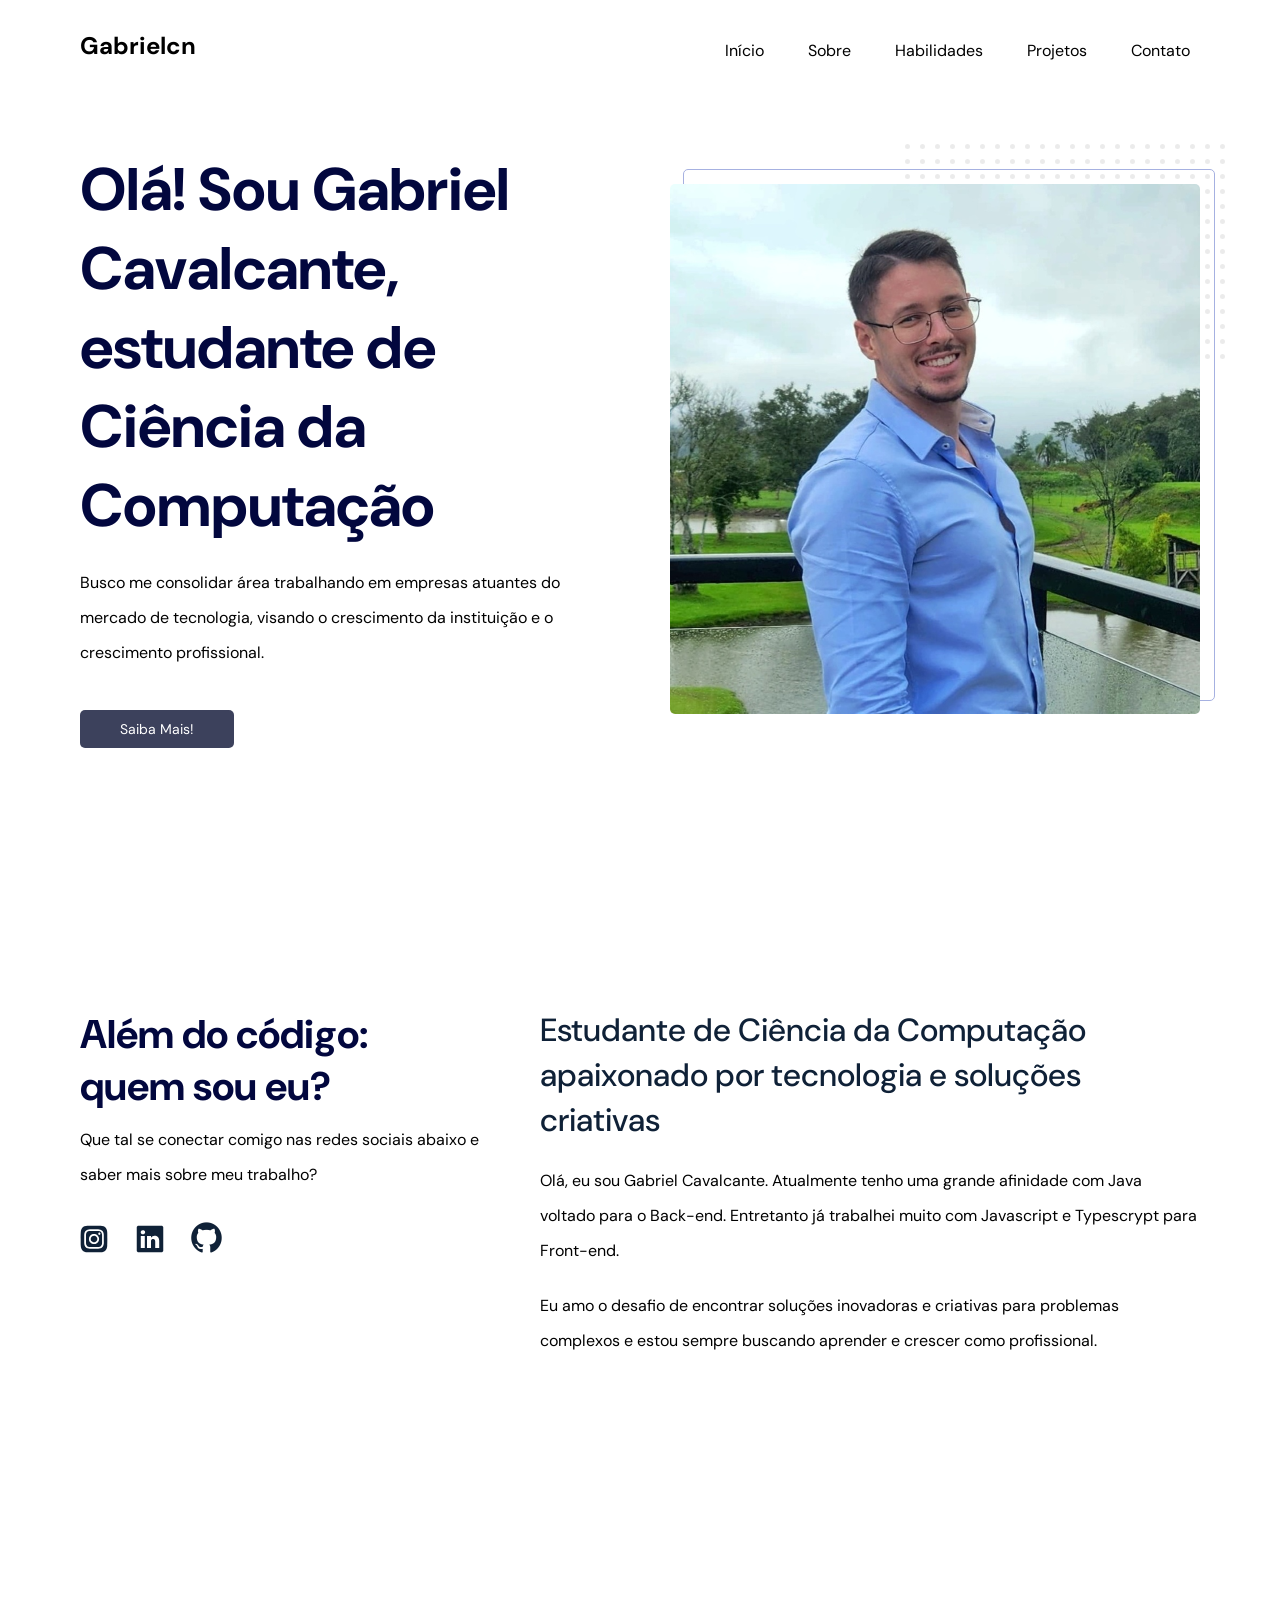
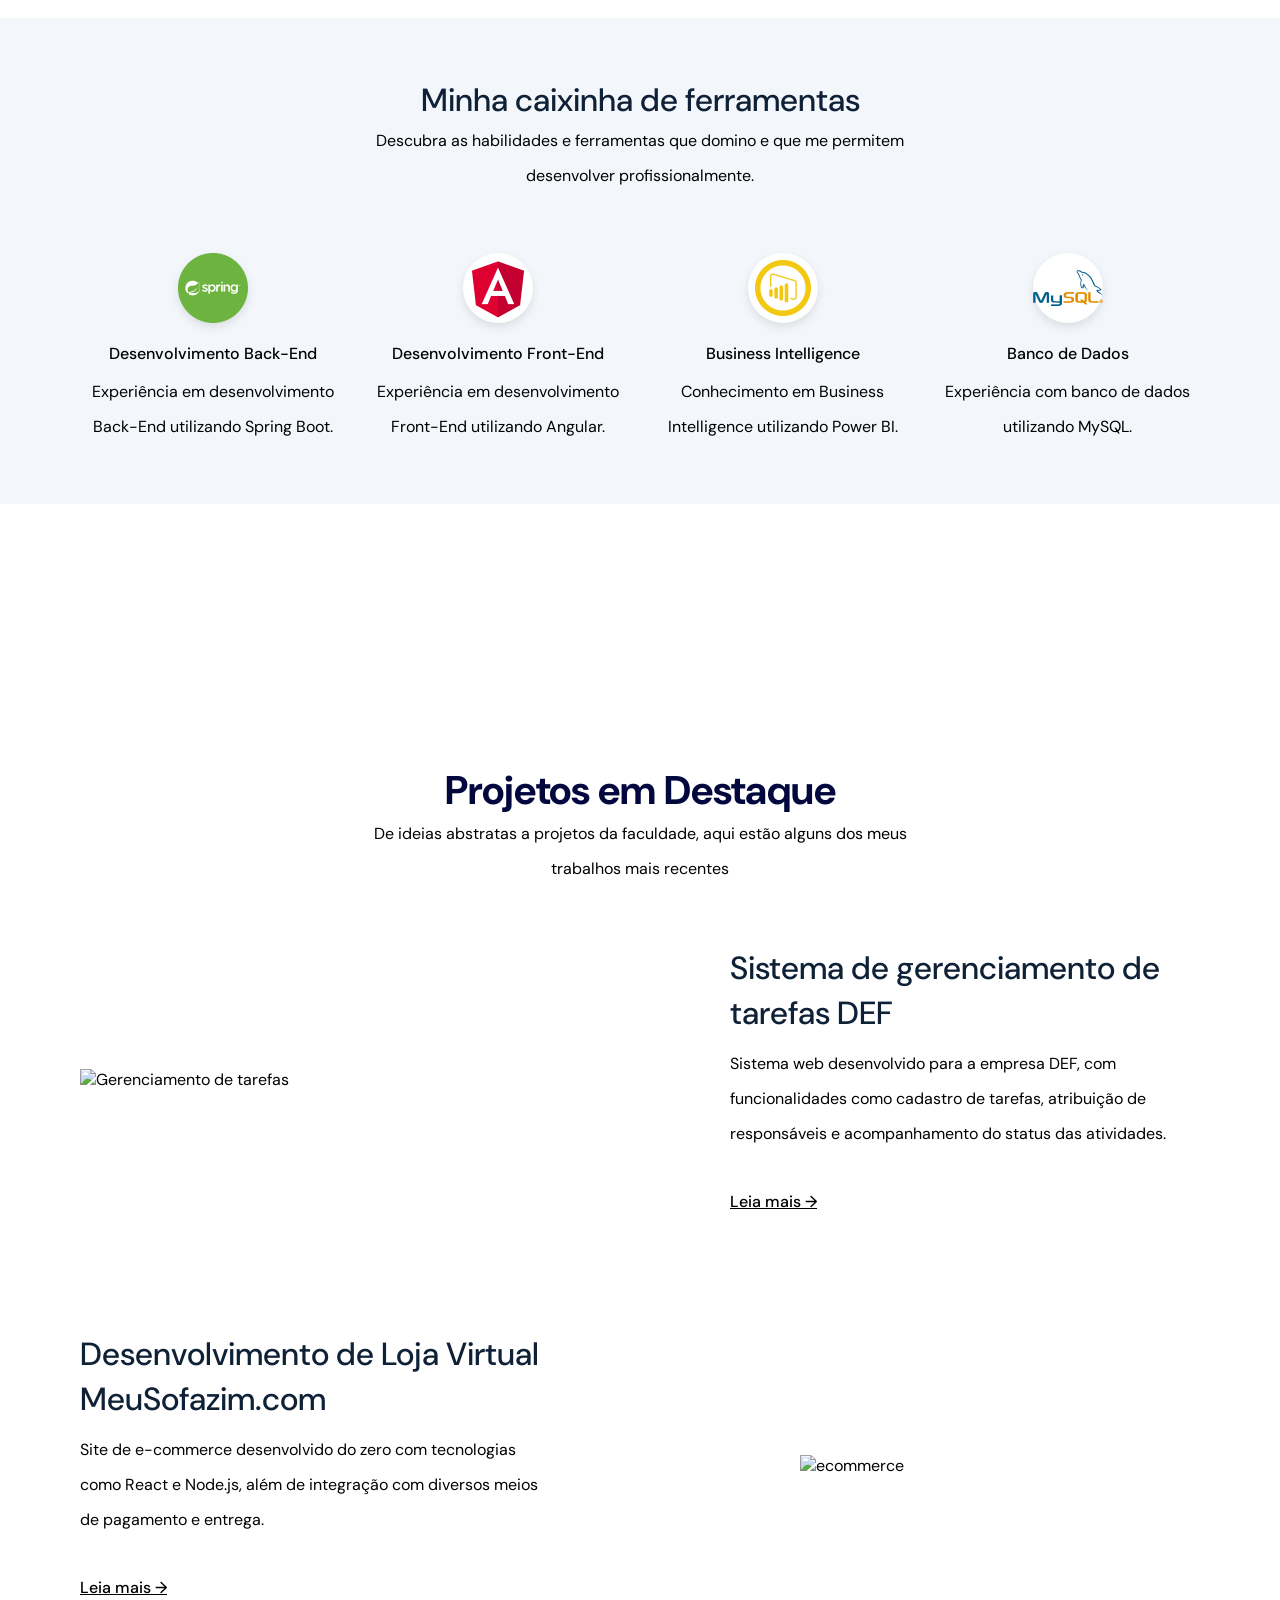
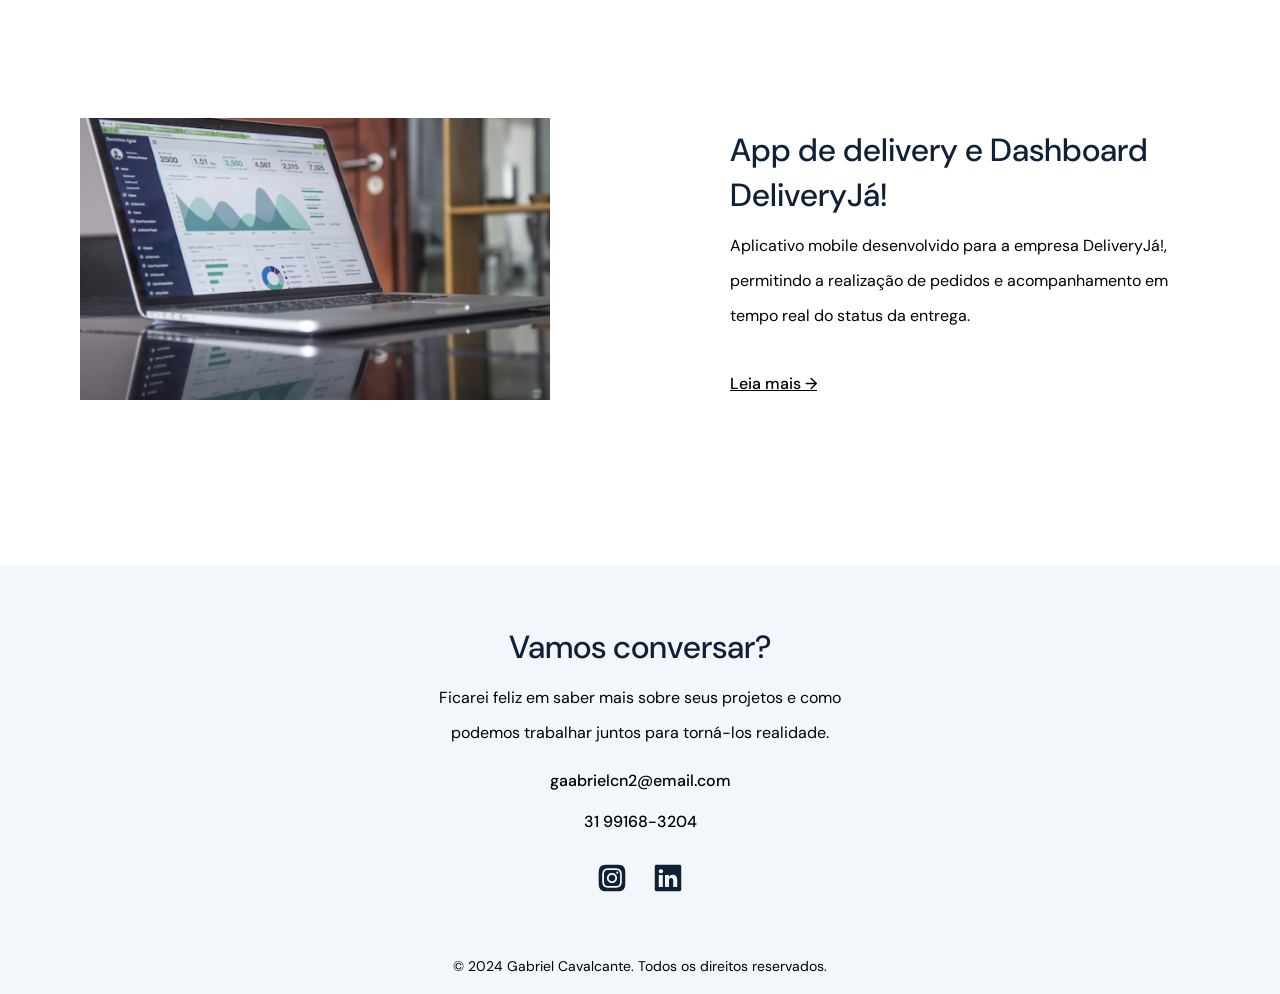
==== index.html @ 21887a0f "first commit" ====
<!DOCTYPE html>
<html lang="pt-BR">
  <head>
    <!-- Meta tags -->
    <meta charset="UTF-8" />
    <meta http-equiv="X-UA-Compatible" content="IE=edge" />
    <meta name="viewport" content="width=device-width, initial-scale=1.0" />
    <!-- title -->
    <title>GabrielCN Portifólio</title>
    <!-- CSS -->
    <link rel="stylesheet" href="css/extends.css" />
    <!-- Fonts -->
    <link rel="preconnect" href="https://fonts.googleapis.com" />
    <link rel="preconnect" href="https://fonts.gstatic.com" crossorigin />
    <link
      href="https://fonts.googleapis.com/css2?family=DM+Sans:wght@400;500;700&display=swap"
      rel="stylesheet"
    />
  </head>
  <body>
    <!-- navbar -->
    <nav class="navbar">
      <div class="navbar__content max-width mb-0">
        <a >
          <h2> Gabrielcn</h2>
        </a>
        <ul class="navbar__links">
          <li><a href="#header">Início</a></li>
          <li><a href="#about">Sobre</a></li>
          <li><a href="#skills">Habilidades</a></li>
          <li><a href="#projects">Projetos</a></li>
          <li><a href="#footer">Contato</a></li>
        </ul>
        <div class="navbar__mobile">
          <img src="assets/menu.svg" alt="menu" class="burguer" />
          <ul class="mobile__links">
            <li><a href="#header">Início</a></li>
            <li><a href="#about">Sobre</a></li>
            <li><a href="#skills">Habilidades</a></li>
            <li><a href="#projects">Projetos</a></li>
            <li><a href="#footer">Contato</a></li>
          </ul>
        </div>
      </div>
    </nav>

    <!-- header -->
    <header id="header" class="max-width">
      <div class="header__left">
        <h1>Olá! Sou Gabriel Cavalcante, estudante de Ciência da Computação </h1>
        <p>
          Busco me consolidar área  trabalhando em empresas atuantes do mercado de tecnologia, visando o crescimento da instituição 
           e o crescimento profissional.
        </p>
        <a href="#about" class="btn btn-primary">Saiba Mais!</a>
      </div>
      <div class="header__right">
        <div class="header__image">
          <img src="assets/gabrielcn.png" alt="Gabriel Cavalcante" class="gabriel" />
          <img src="assets/abstract.svg" alt="background" class="background" />
        </div>
      </div>
    </header>

    <!-- Sobre -->
    <section id="about" class="about max-width">
      <div class="about__left">
        <h2 class="secondary-title">Além do código: quem sou eu?</h2>
        <p>
          Que tal se conectar comigo nas redes sociais abaixo e saber mais sobre
          meu trabalho?
        </p>
        <ul>
          <li>
            <a href="https://www.instagram.com/gaabrielcn/" target="_blank">
              <img src="assets/instagram.svg" alt="Instagram" />
            </a>
          </li>
          <li>
            <a href="https://www.linkedin.com/in/gabriel-cavalcante-05742b240/" target="_blank">
              <img src="assets/linkedin.svg" alt="Linkedin" /></a>
          </li>
          <li>
            <a href="https://github.com/gaabrielcn" target="_blank">
              <img src="assets/github.png" alt="Facebook" /></a>
          </li>
        </ul>
      </div>
      <div class="about__right">
        <h3 class="tertiary-title mb-m">
          Estudante de Ciência da Computação apaixonado por tecnologia e soluções criativas
        </h3>
        <p>
          Olá, eu sou Gabriel Cavalcante. Atualmente tenho uma grande afinidade com Java voltado para o Back-end. Entretanto
          já trabalhei muito com Javascript e Typescrypt para Front-end. 
        </p>
        <p>
          Eu amo o desafio de encontrar soluções inovadoras e criativas para
          problemas complexos e estou sempre buscando aprender e crescer como
          profissional.
        </p>
      </div>
    </section>

    <!-- habilidades -->
    <section id="skills" class="skills">
      <div class="skills__content max-width">
        <h2 class="tertiary-title">Minha caixinha de ferramentas</h2>
        <p class="description">
          Descubra as habilidades e ferramentas que domino e que me permitem
          desenvolver profissionalmente.
        </p>
        <ul>
          <li class="skills__item">
            <div class="image-container">
              <img src="assets/spring0.png" alt="Desenvolvimento Back-End" />
            </div>
            <h3>Desenvolvimento Back-End</h3>
            <p>
              Experiência em desenvolvimento Back-End utilizando Spring Boot.
            </p>
          </li>
          <li class="skills__item">
            <div class="image-container">
              <img src="assets/angular0.png" alt="Angular" />
            </div>
            <h3>Desenvolvimento Front-End</h3>
            <p>
              Experiência em desenvolvimento Front-End utilizando Angular.
            </p>
          </li>
          <li class="skills__item">
            <div class="image-container">
              <img src="assets/powerbi.png" alt="Power BI" />
            </div>
            <h3>Business Intelligence</h3>
            <p>
              Conhecimento em Business Intelligence utilizando Power BI.
            </p>
          </li>
          <li class="skills__item">
            <div class="image-container">
              <img src="assets/Mysql.png" alt="Mysql" />
            </div>
            <h3>Banco de Dados</h3>
            <p>
              Experiência com banco de dados utilizando MySQL.
            </p>
          </li>
        </ul>
      </div>
    </section>

    <!-- Projetos -->
    <section id="projects" class="projects max-width">
      <div class="projects__content">
        <h2 class="secondary-title">Projetos em Destaque</h2>
        <p>
          De ideias abstratas a projetos da faculdade, aqui estão alguns dos
          meus trabalhos mais recentes
        </p>
      </div>
      <ul>
        <li>
          <div class="image">
            <img src="assets/task-manager.png" alt="Gerenciamento de tarefas" />
          </div>
          <div class="projects__info">
            <h3 class="tertiary-title">
              Sistema de gerenciamento de tarefas DEF
            </h3>
            <p>
              Sistema web desenvolvido para a empresa DEF, com funcionalidades
              como cadastro de tarefas, atribuição de responsáveis e
              acompanhamento do status das atividades.
            </p>
            <a href="#">Leia mais &rarr;</a>
          </div>
        </li>
        <li class="projects__reversed-list">
          <div class="image">
            <img src="assets/ecommerce.png" alt="ecommerce" />
          </div>
          <div class="projects__info">
            <h3 class="tertiary-title">
              Desenvolvimento de Loja Virtual MeuSofazim.com
            </h3>
            <p>
              Site de e-commerce desenvolvido do zero com tecnologias como React
              e Node.js, além de integração com diversos meios de pagamento e
              entrega.
            </p>
            <a href="#">Leia mais &rarr;</a>
          </div>
        </li>
        <li>
          <div class="image">
            <img src="assets/delivery.png" alt="delivery" />
          </div>
          <div class="projects__info">
            <h3 class="tertiary-title">
              App de delivery e Dashboard DeliveryJá!
            </h3>
            <p>
              Aplicativo mobile desenvolvido para a empresa DeliveryJá!,
              permitindo a realização de pedidos e acompanhamento em tempo real
              do status da entrega.
            </p>
            <a href="#">Leia mais &rarr;</a>
          </div>
        </li>
      </ul>
    </section>

    <!-- Footer -->
    <footer id="footer">
      <div class="footer__content max-width mb-0">
        <h2 class="tertiary-title mb-s">Vamos conversar?</h2>
        <p class="mb-m">
          Ficarei feliz em saber mais sobre seus projetos e como podemos
          trabalhar juntos para torná-los realidade.
        </p>
        <div class="footer__contact mb-m">
          <span class="mb-m">gaabrielcn2@email.com</span>
          <span>31 99168-3204</span>
        </div>
        <ul class="mb-l">
          <li>
            <a href="https://www.instagram.com/gaabrielcn/" target="_blank">
              <img src="assets/instagram.svg" alt="Instagram" /></a>
          </li>
          <li>
            <a href="https://www.linkedin.com/in/gabriel-cavalcante-05742b240/" target="_blank">
              <img src="assets/linkedin.svg" alt="Linkedin" /></a>
          </li>
        </ul>
        <p class="footer__copyright">
          © 2024 Gabriel Cavalcante. Todos os direitos reservados.
        </p>
      </div>
    </footer>
    <!-- script -->
    <script src="scripts/index.js"></script>
  </body>
</html>
---- css/extends.css ----
@import './variables.css';
@import './globals.css';

@import './components/navbar.css';
@import './components/header.css';
@import './components/about.css';
@import './components/skills.css';
@import './components/projects.css';
@import './components/footer.css';
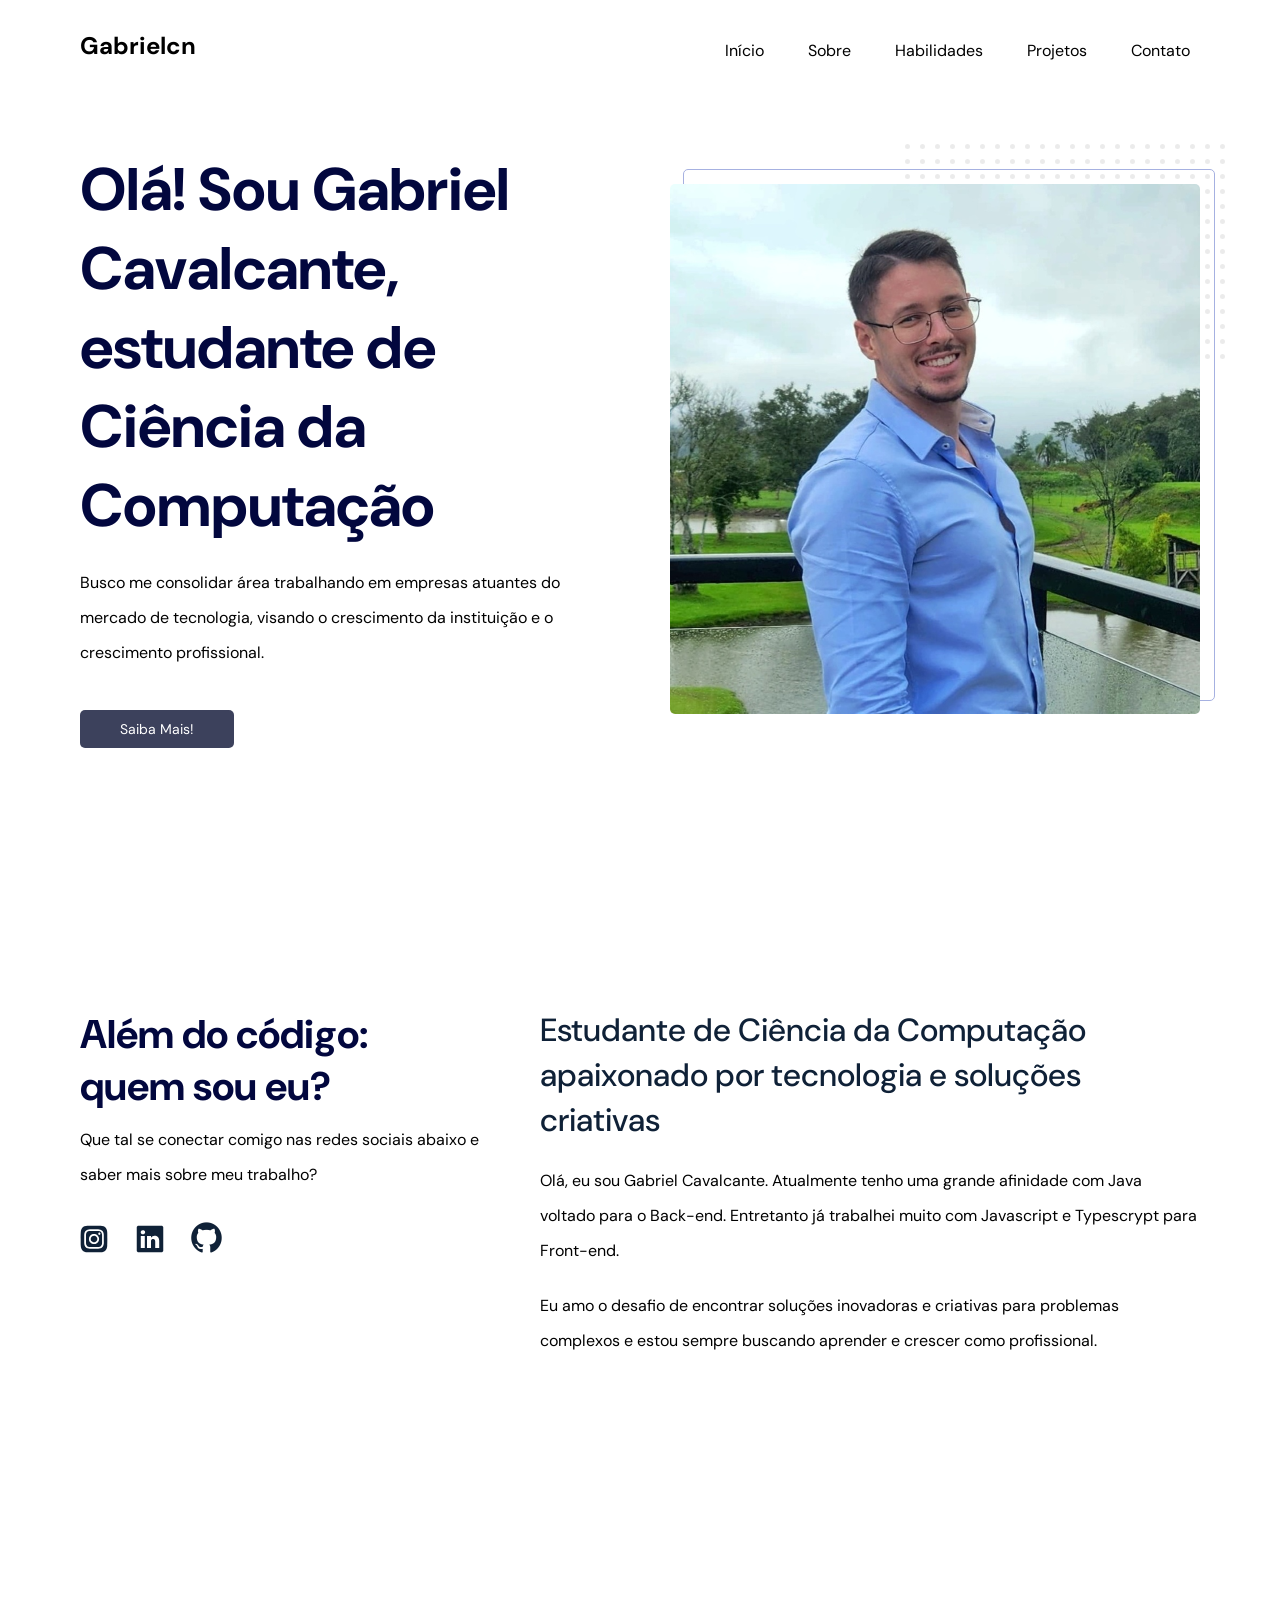
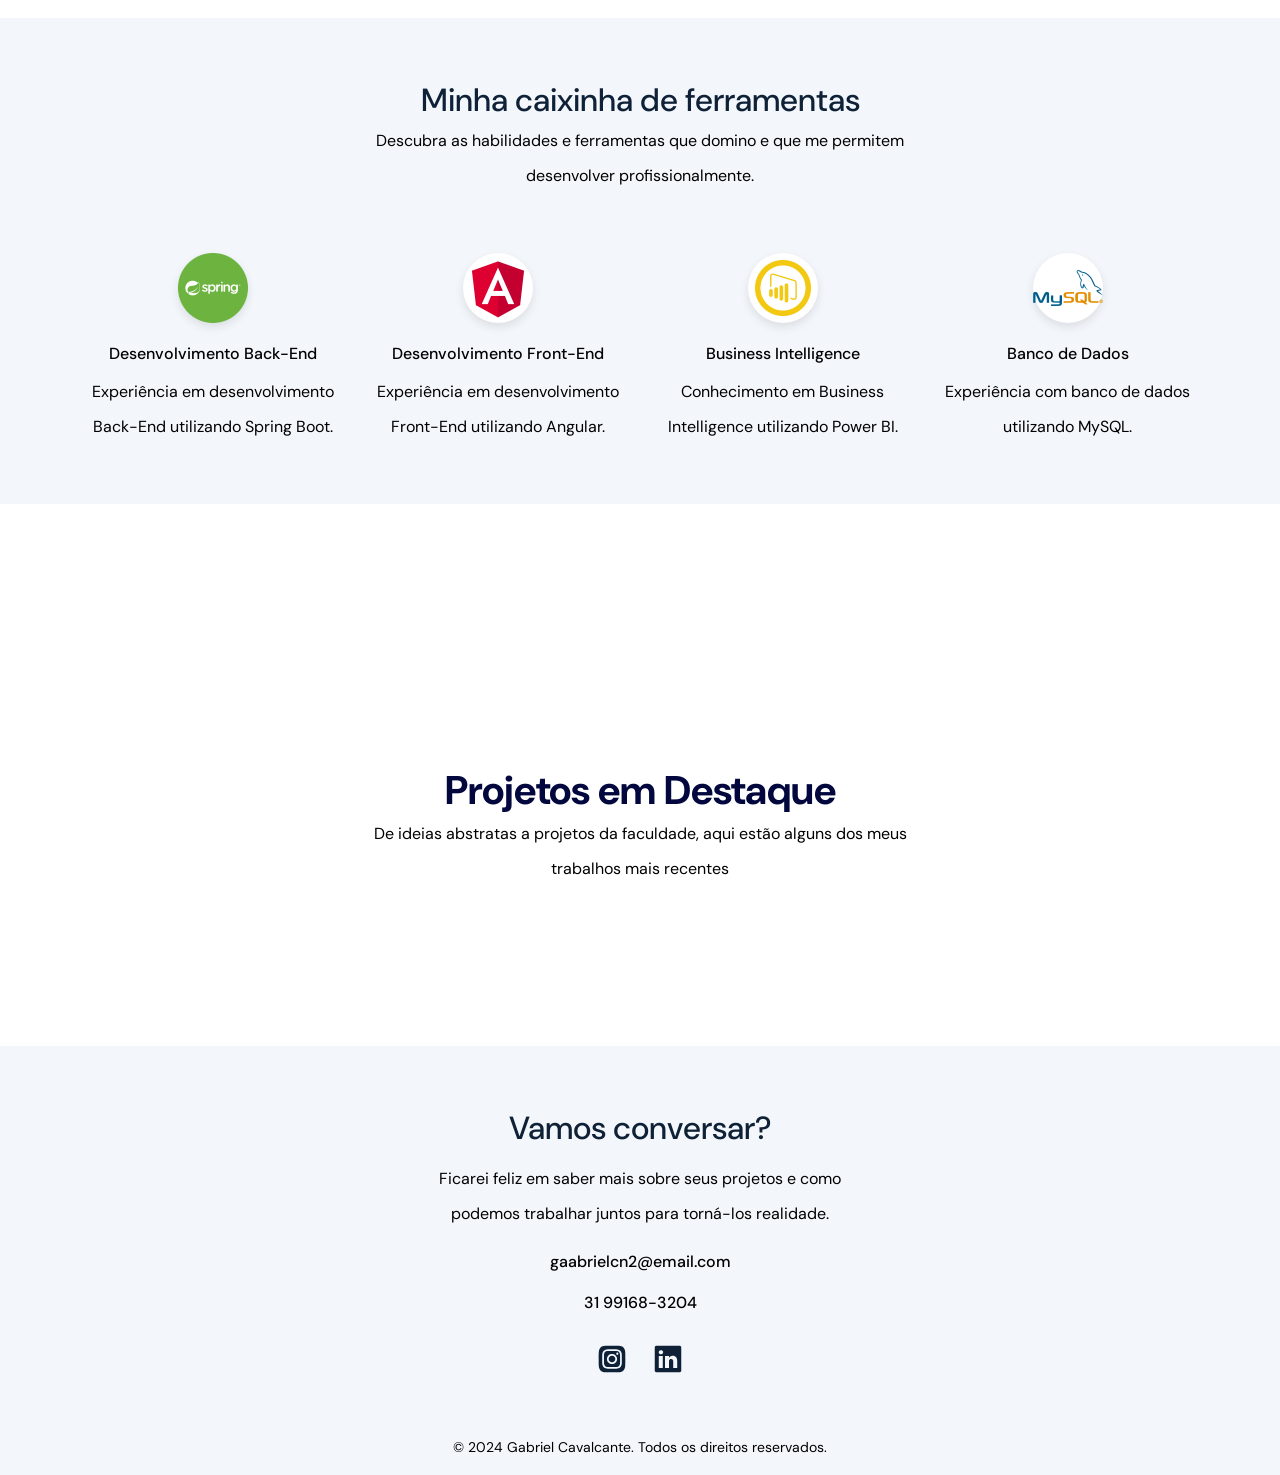
==== commit 814234f1: "atualizando index" ====
--- a/index.html
+++ b/index.html
@@ -160,7 +160,7 @@
           meus trabalhos mais recentes
         </p>
       </div>
-      <ul>
+      <!-- <ul>
         <li>
           <div class="image">
             <img src="assets/task-manager.png" alt="Gerenciamento de tarefas" />
@@ -209,7 +209,7 @@
             <a href="#">Leia mais &rarr;</a>
           </div>
         </li>
-      </ul>
+      </ul> -->
     </section>
 
     <!-- Footer -->
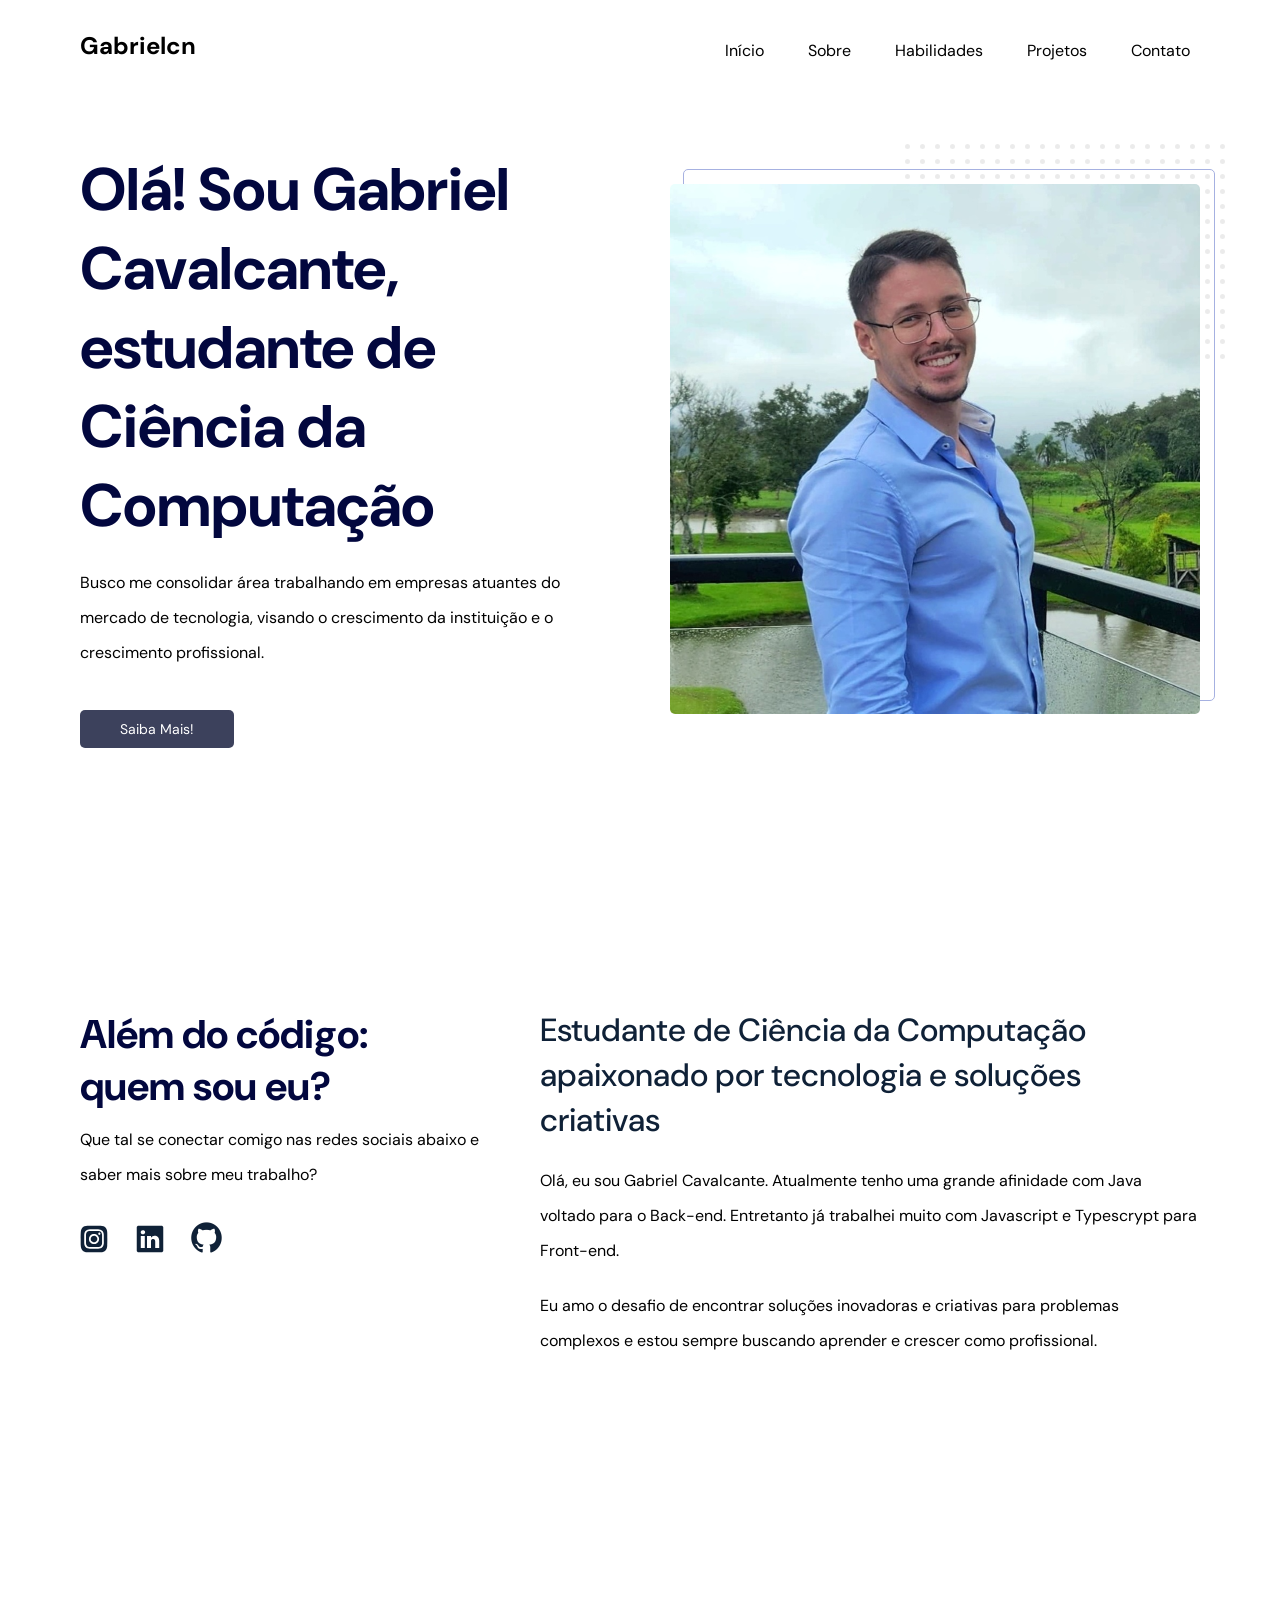
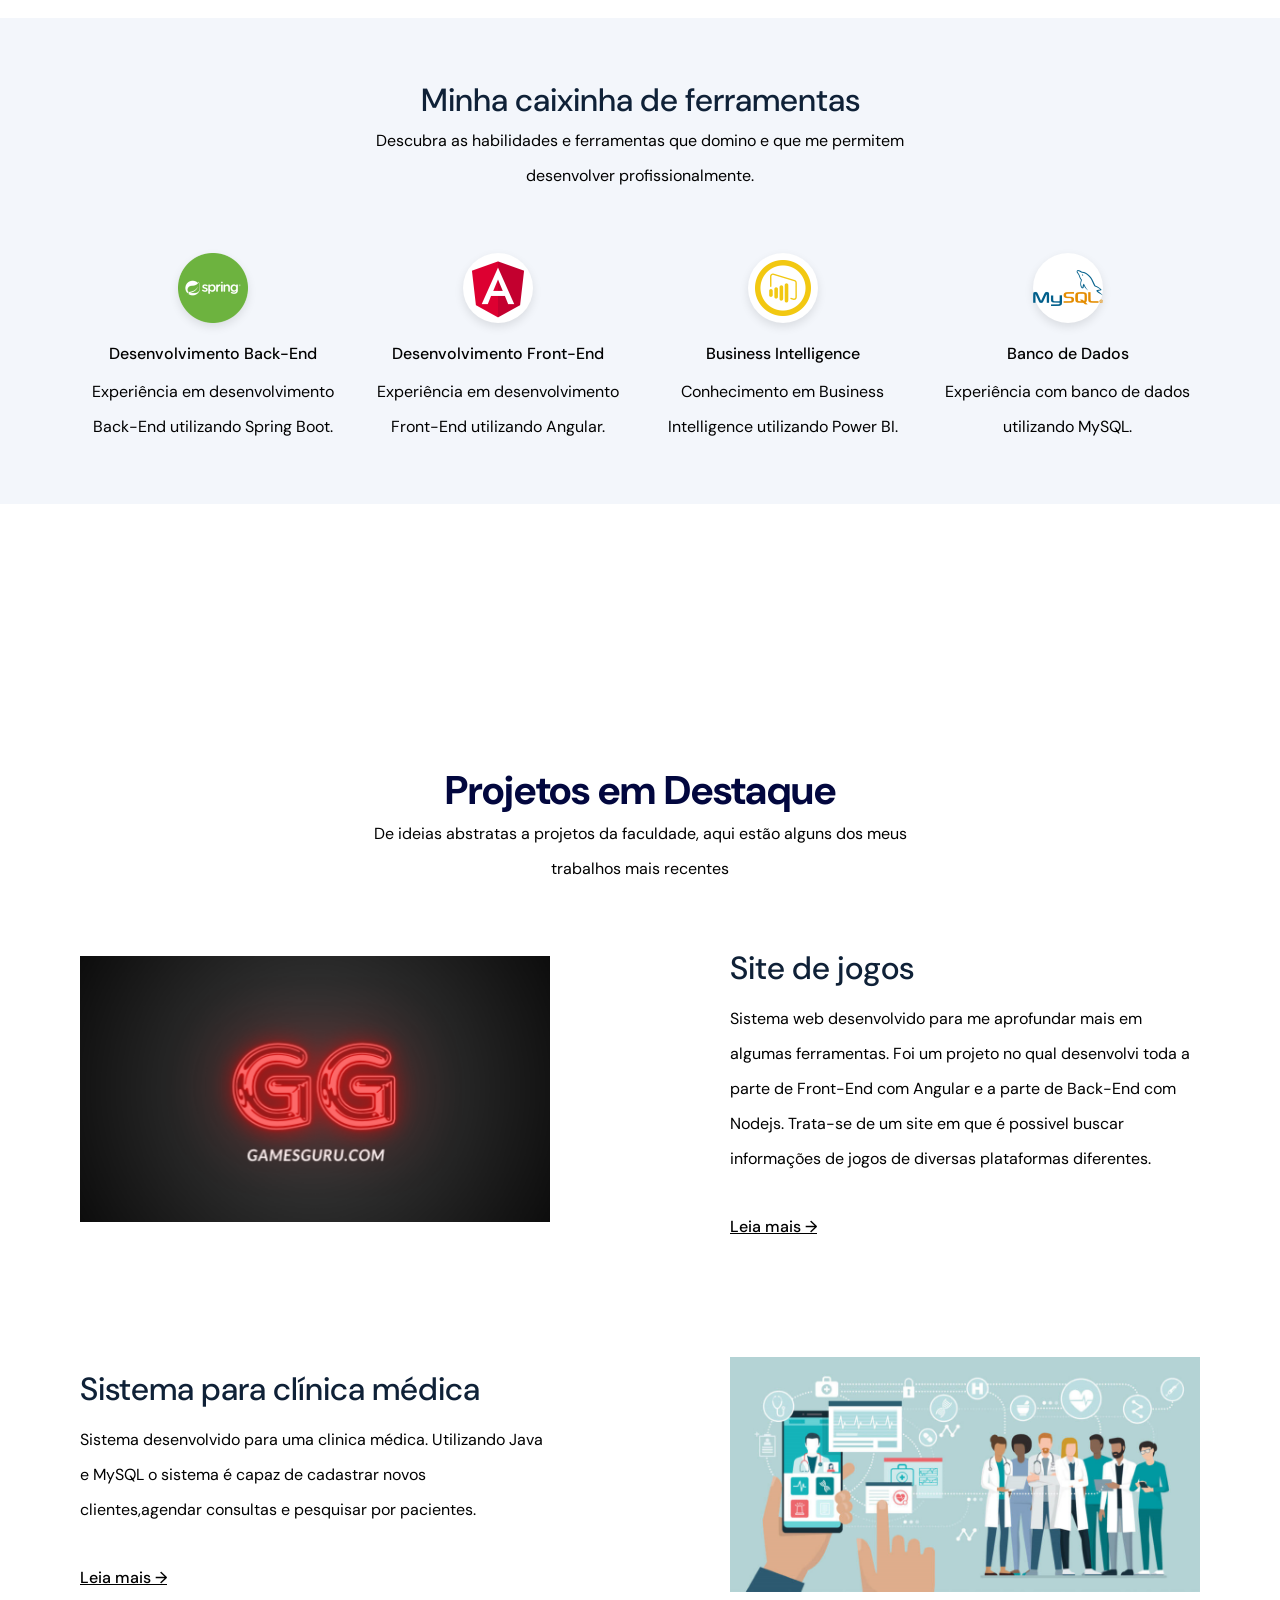
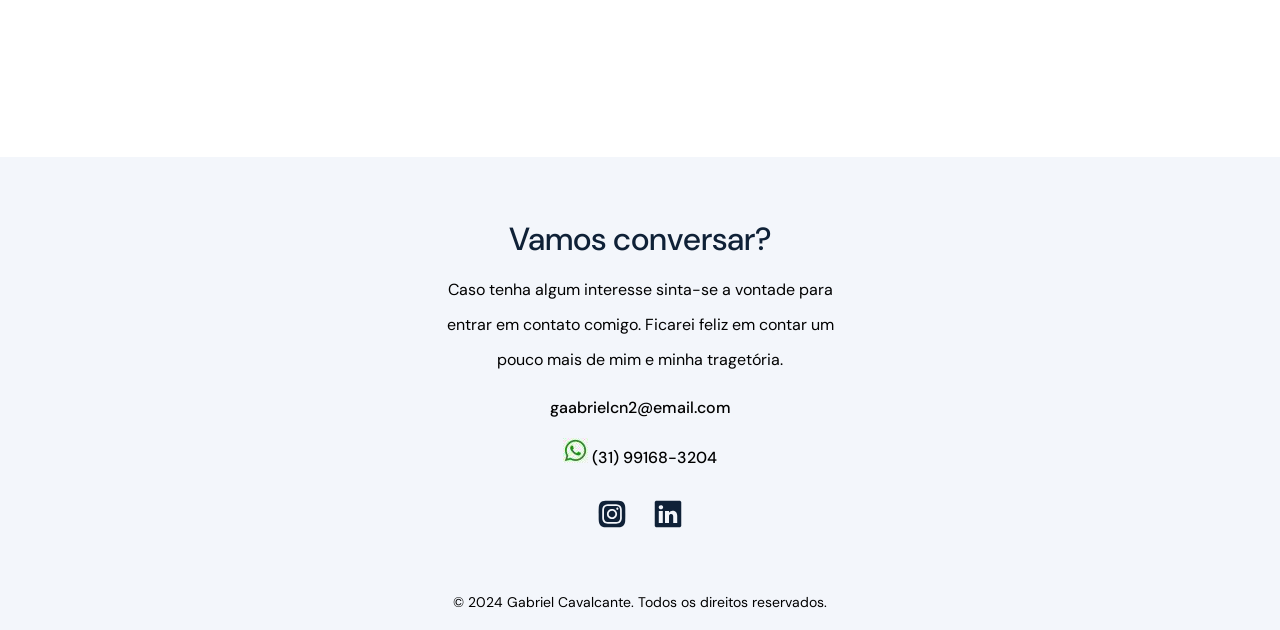
==== commit 74b31aef: "subindo projetos" ====
--- a/index.html
+++ b/index.html
@@ -160,40 +160,39 @@
           meus trabalhos mais recentes
         </p>
       </div>
-      <!-- <ul>
+      <ul>
         <li>
           <div class="image">
-            <img src="assets/task-manager.png" alt="Gerenciamento de tarefas" />
+            <img src="assets/logo_gamesguru1.PNG" alt="Games Guru" />
           </div>
           <div class="projects__info">
             <h3 class="tertiary-title">
-              Sistema de gerenciamento de tarefas DEF
+              Site de jogos
             </h3>
             <p>
-              Sistema web desenvolvido para a empresa DEF, com funcionalidades
-              como cadastro de tarefas, atribuição de responsáveis e
-              acompanhamento do status das atividades.
-            </p>
-            <a href="#">Leia mais &rarr;</a>
+              Sistema web desenvolvido para me aprofundar mais em algumas ferramentas. Foi um projeto
+              no qual desenvolvi toda a parte de Front-End com Angular e a parte de Back-End com Nodejs. Trata-se de um site em que
+              é possivel buscar informações de jogos de diversas plataformas diferentes. 
+            </p>
+            <a href="https://github.com/gaabrielcn/games-guru"  target="_blank">Leia mais &rarr;</a>
           </div>
         </li>
         <li class="projects__reversed-list">
           <div class="image">
-            <img src="assets/ecommerce.png" alt="ecommerce" />
+            <img src="assets/clinica-medica.png" alt="ecommerce" />
           </div>
           <div class="projects__info">
             <h3 class="tertiary-title">
-              Desenvolvimento de Loja Virtual MeuSofazim.com
+              Sistema para clínica médica
             </h3>
             <p>
-              Site de e-commerce desenvolvido do zero com tecnologias como React
-              e Node.js, além de integração com diversos meios de pagamento e
-              entrega.
-            </p>
-            <a href="#">Leia mais &rarr;</a>
+              Sistema desenvolvido para uma clinica médica. Utilizando Java e MySQL 
+              o sistema é capaz de cadastrar novos clientes,agendar consultas e pesquisar por pacientes.
+            </p>
+            <a href="https://github.com/gaabrielcn/formulario" target="_blank">Leia mais &rarr;</a>
           </div>
         </li>
-        <li>
+        <!-- <li>
           <div class="image">
             <img src="assets/delivery.png" alt="delivery" />
           </div>
@@ -208,8 +207,8 @@
             </p>
             <a href="#">Leia mais &rarr;</a>
           </div>
-        </li>
-      </ul> -->
+        </li> -->
+      </ul>
     </section>
 
     <!-- Footer -->
@@ -217,13 +216,18 @@
       <div class="footer__content max-width mb-0">
         <h2 class="tertiary-title mb-s">Vamos conversar?</h2>
         <p class="mb-m">
-          Ficarei feliz em saber mais sobre seus projetos e como podemos
-          trabalhar juntos para torná-los realidade.
+          Caso tenha algum interesse sinta-se a vontade para entrar em contato comigo. Ficarei feliz em contar
+          um pouco mais de mim e minha tragetória.
         </p>
         <div class="footer__contact mb-m">
-          <span class="mb-m">gaabrielcn2@email.com</span>
-          <span>31 99168-3204</span>
+          <span class="mb-m">
+            <a href="mailto:gaabrielcn2@email.com" target="_blank"> gaabrielcn2@email.com</a>
+          </span>
+          <span>
+            <a href="https://wa.me/5531991683204" target="_blank"> <img src="assets/wpp0.jpg" alt ="Whatsapp"> (31) 99168-3204</a>
+          </span>
         </div>
+        
         <ul class="mb-l">
           <li>
             <a href="https://www.instagram.com/gaabrielcn/" target="_blank">
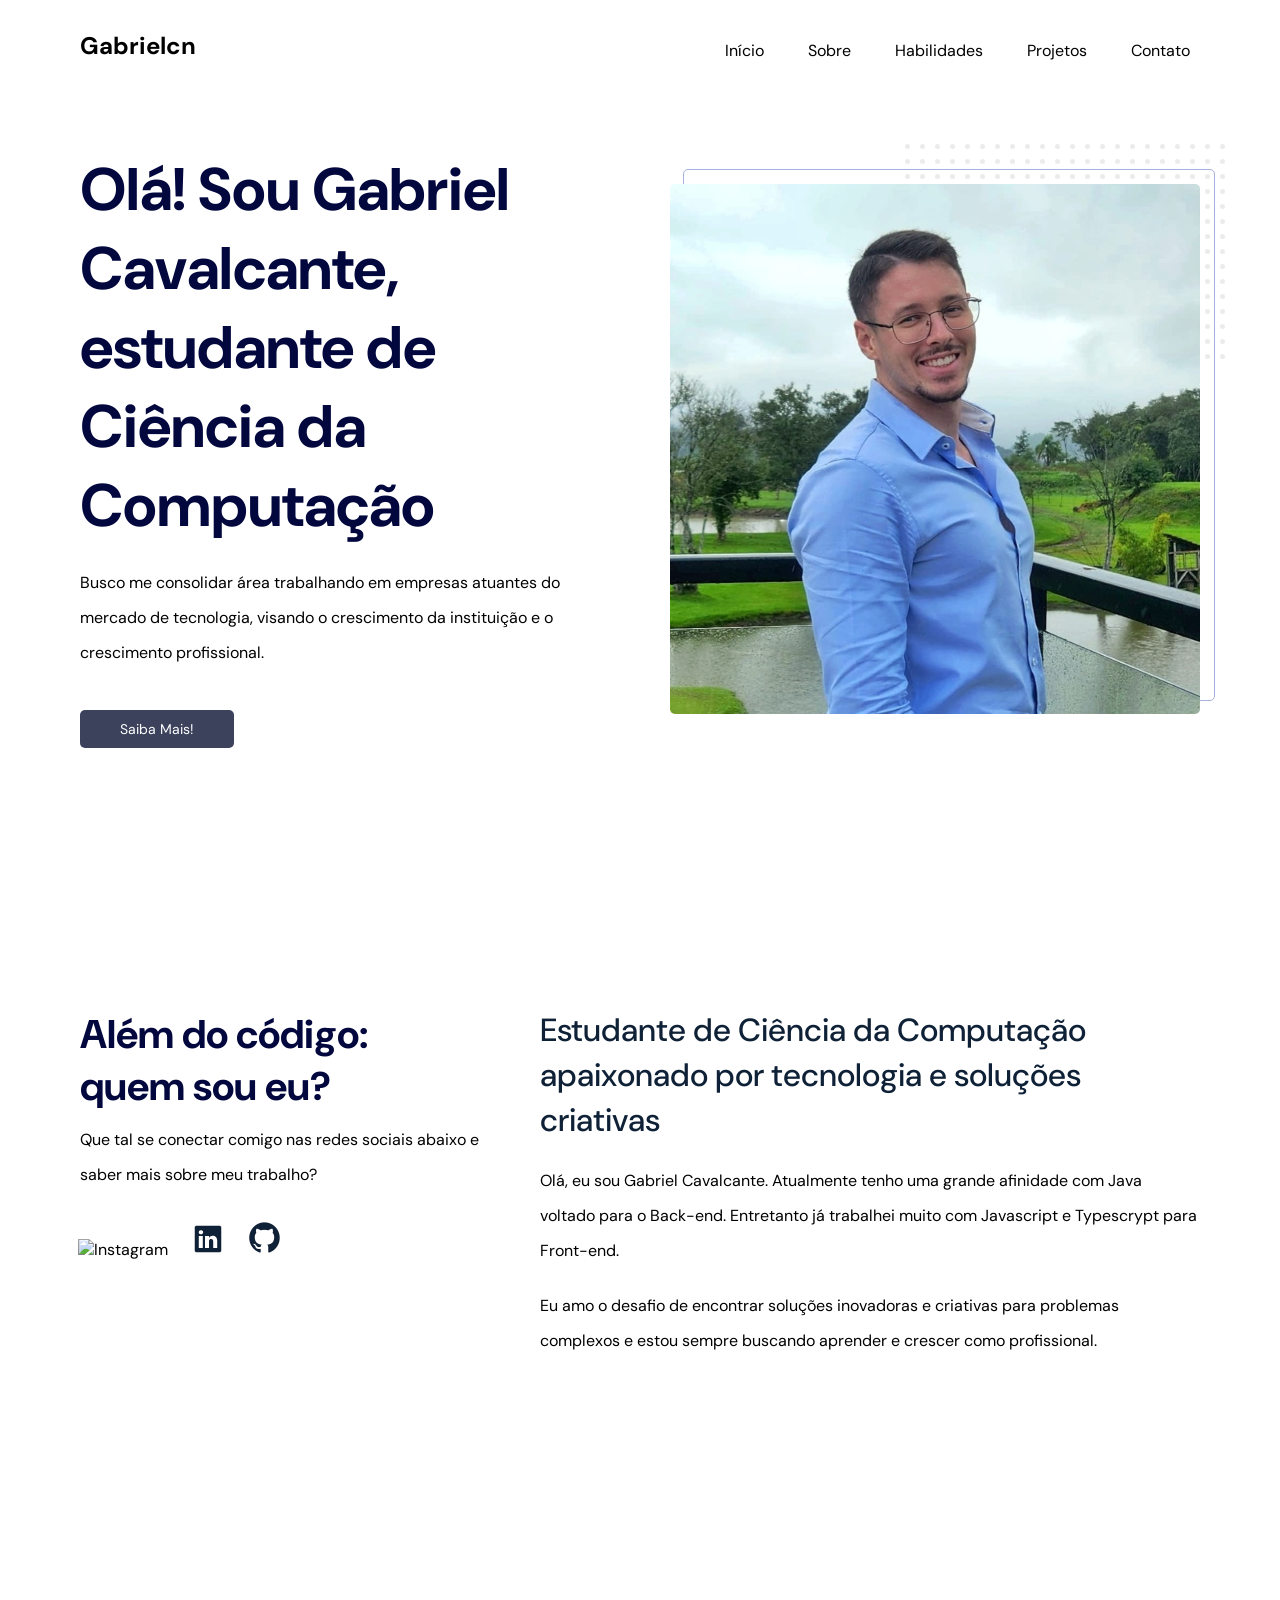
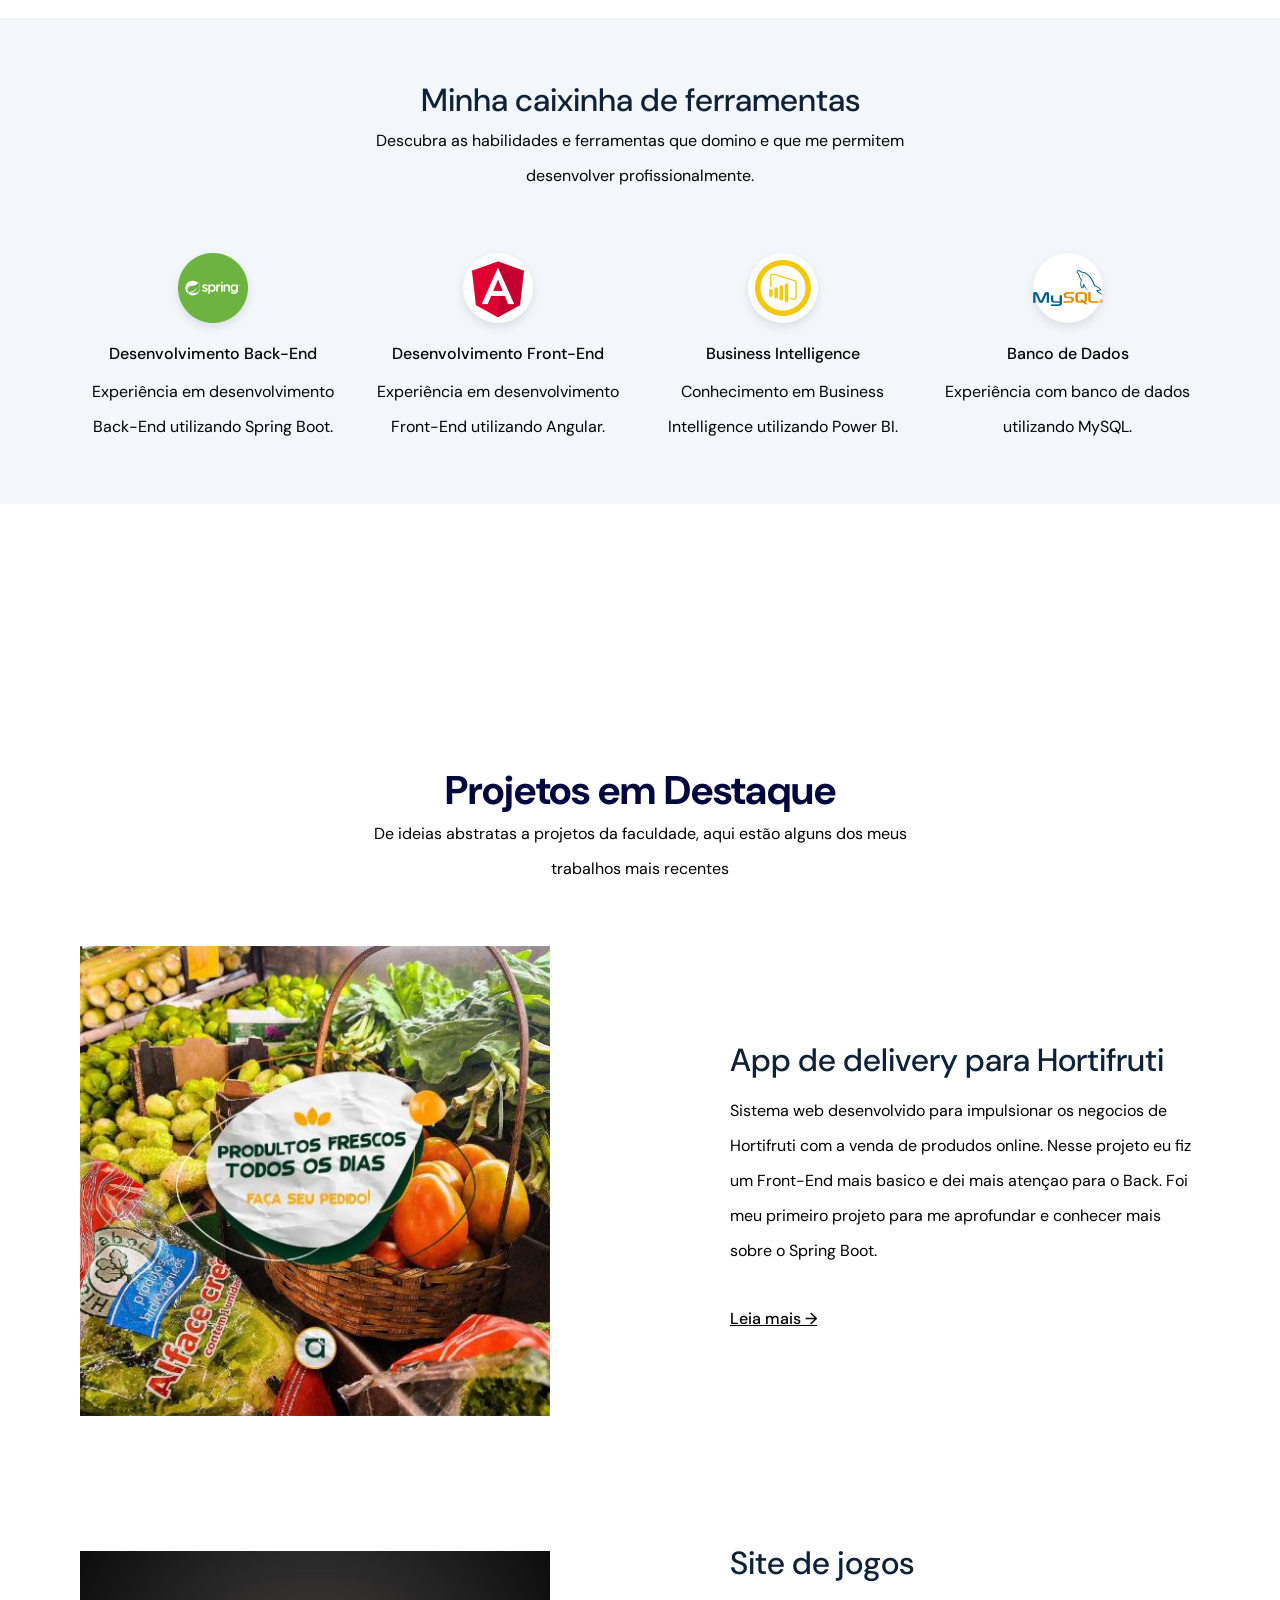
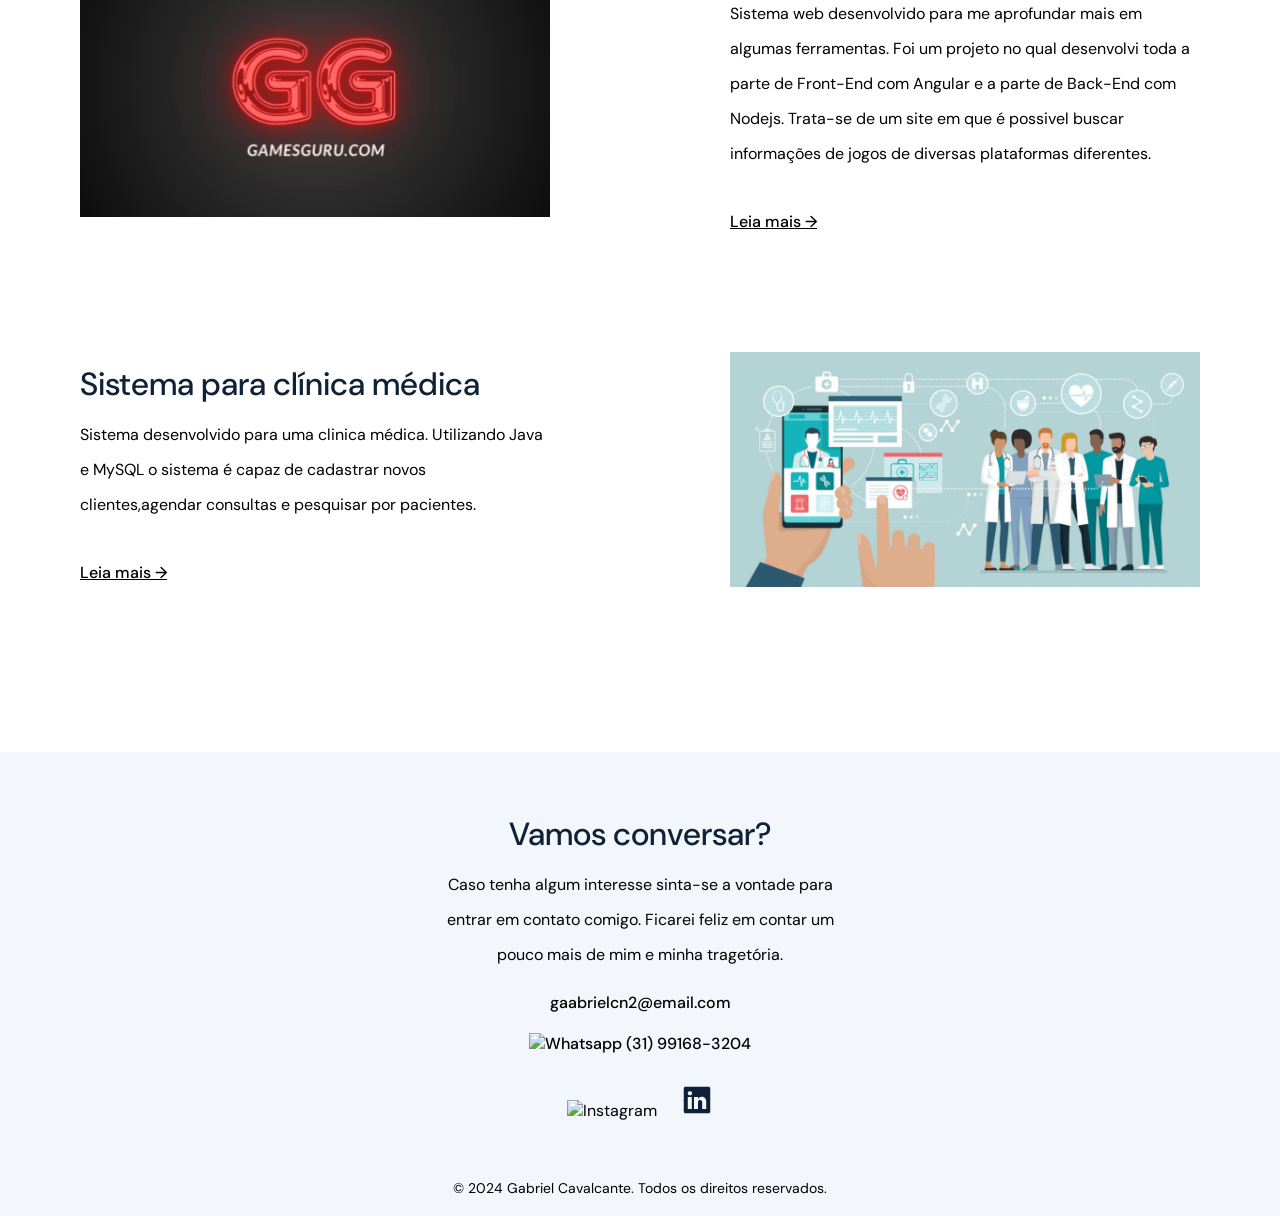
==== commit 00ba3063: "atualizando projetos" ====
--- a/index.html
+++ b/index.html
@@ -163,6 +163,21 @@
       <ul>
         <li>
           <div class="image">
+            <img src="assets/delivery1.jpg" alt="delivery" />
+          </div>
+          <div class="projects__info">
+            <h3 class="tertiary-title">
+              App de delivery para Hortifruti
+            </h3>
+            <p>
+              Sistema web desenvolvido para impulsionar os negocios de Hortifruti com a venda de produdos online. Nesse projeto eu fiz um Front-End mais basico e
+              dei mais atençao para o Back. Foi meu primeiro projeto para me aprofundar e conhecer mais sobre o Spring Boot.
+            </p>
+            <a href="#">Leia mais &rarr;</a>
+          </div>
+        </li>
+        <li>
+          <div class="image">
             <img src="assets/logo_gamesguru1.PNG" alt="Games Guru" />
           </div>
           <div class="projects__info">
@@ -192,22 +207,6 @@
             <a href="https://github.com/gaabrielcn/formulario" target="_blank">Leia mais &rarr;</a>
           </div>
         </li>
-        <!-- <li>
-          <div class="image">
-            <img src="assets/delivery.png" alt="delivery" />
-          </div>
-          <div class="projects__info">
-            <h3 class="tertiary-title">
-              App de delivery e Dashboard DeliveryJá!
-            </h3>
-            <p>
-              Aplicativo mobile desenvolvido para a empresa DeliveryJá!,
-              permitindo a realização de pedidos e acompanhamento em tempo real
-              do status da entrega.
-            </p>
-            <a href="#">Leia mais &rarr;</a>
-          </div>
-        </li> -->
       </ul>
     </section>
 
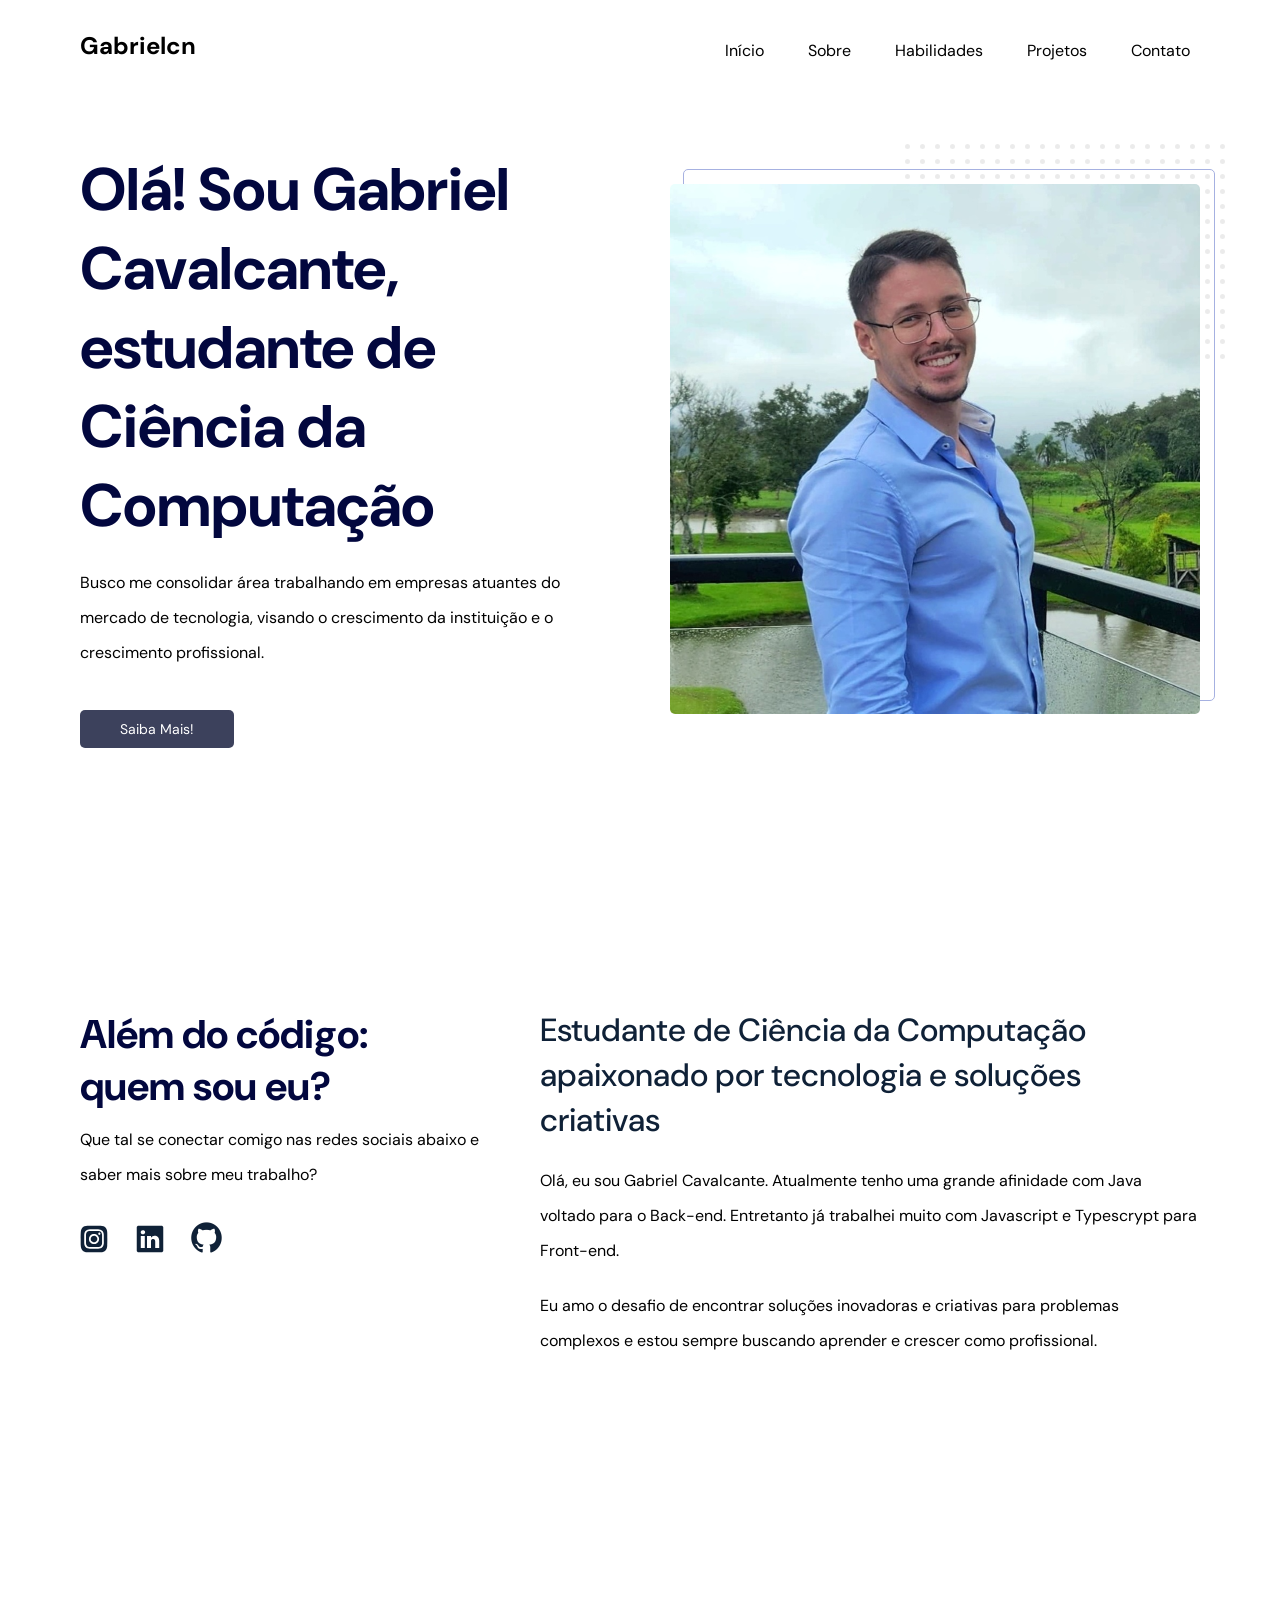
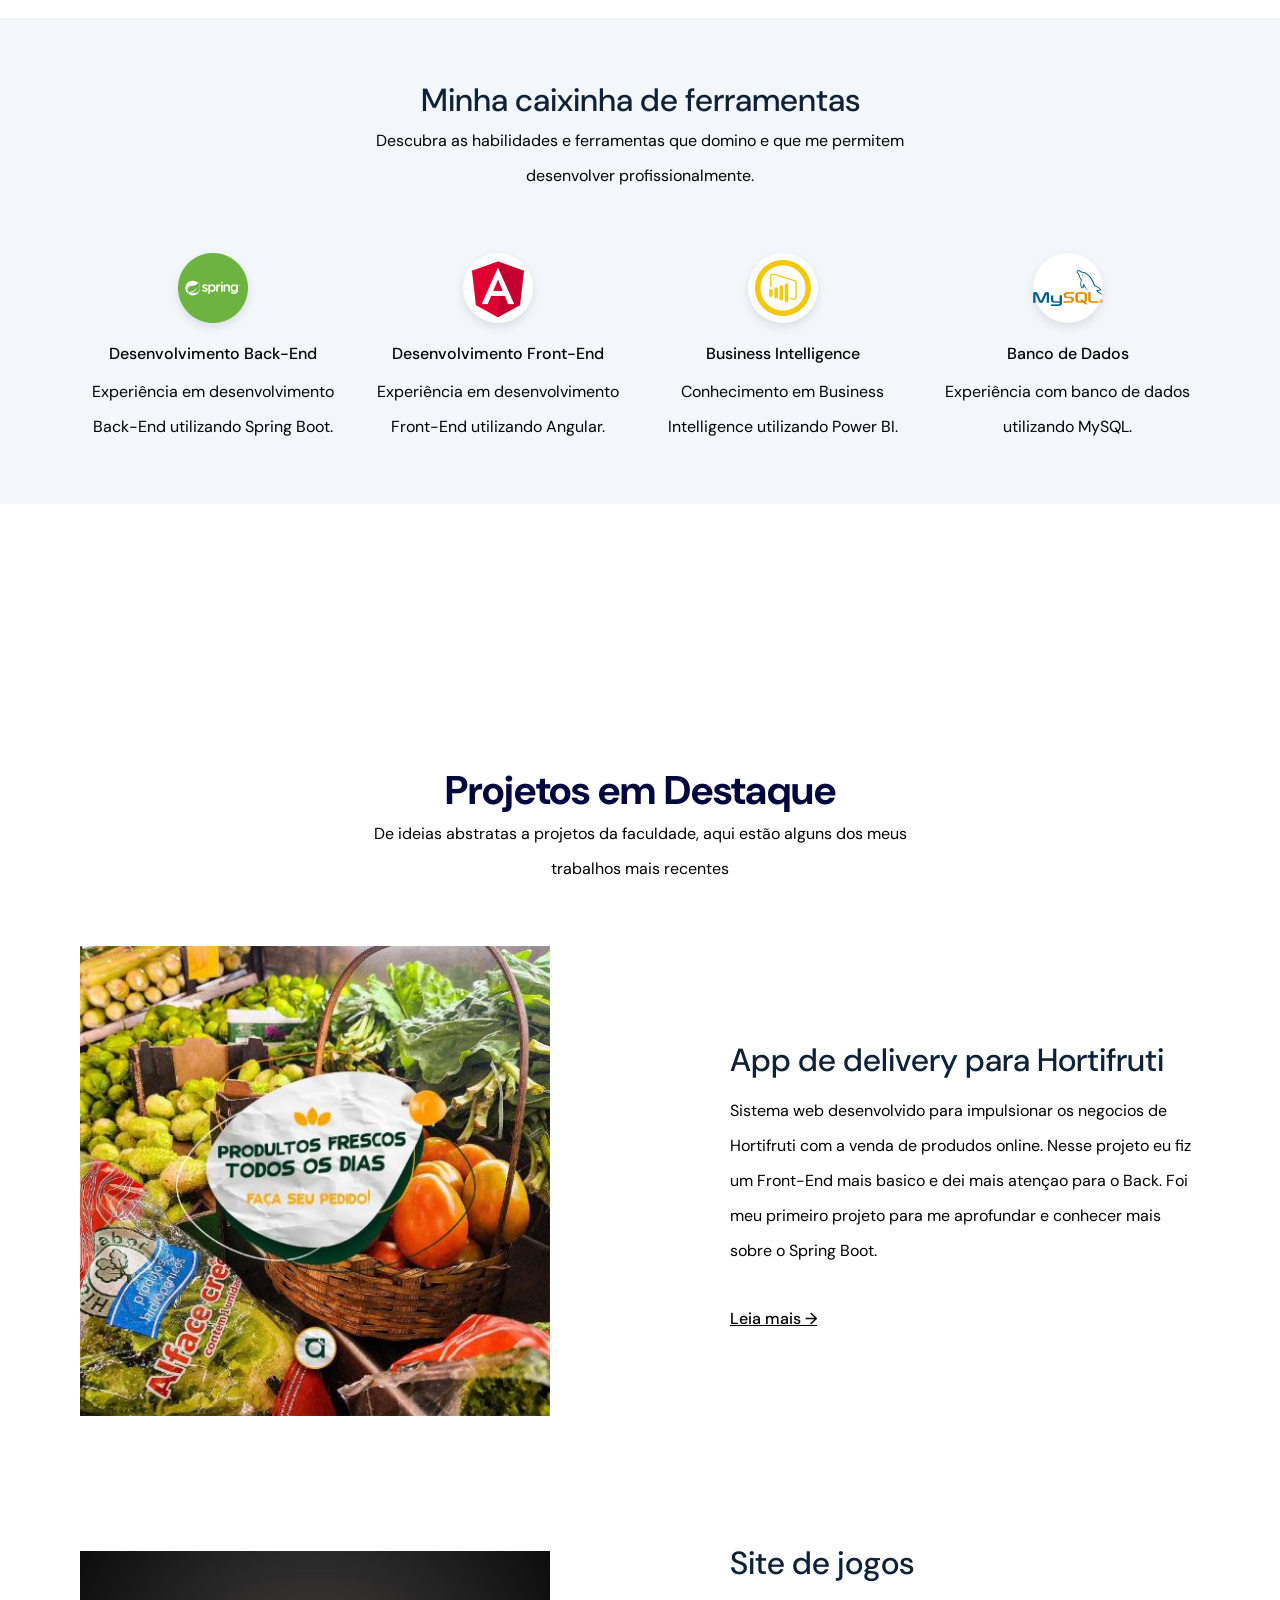
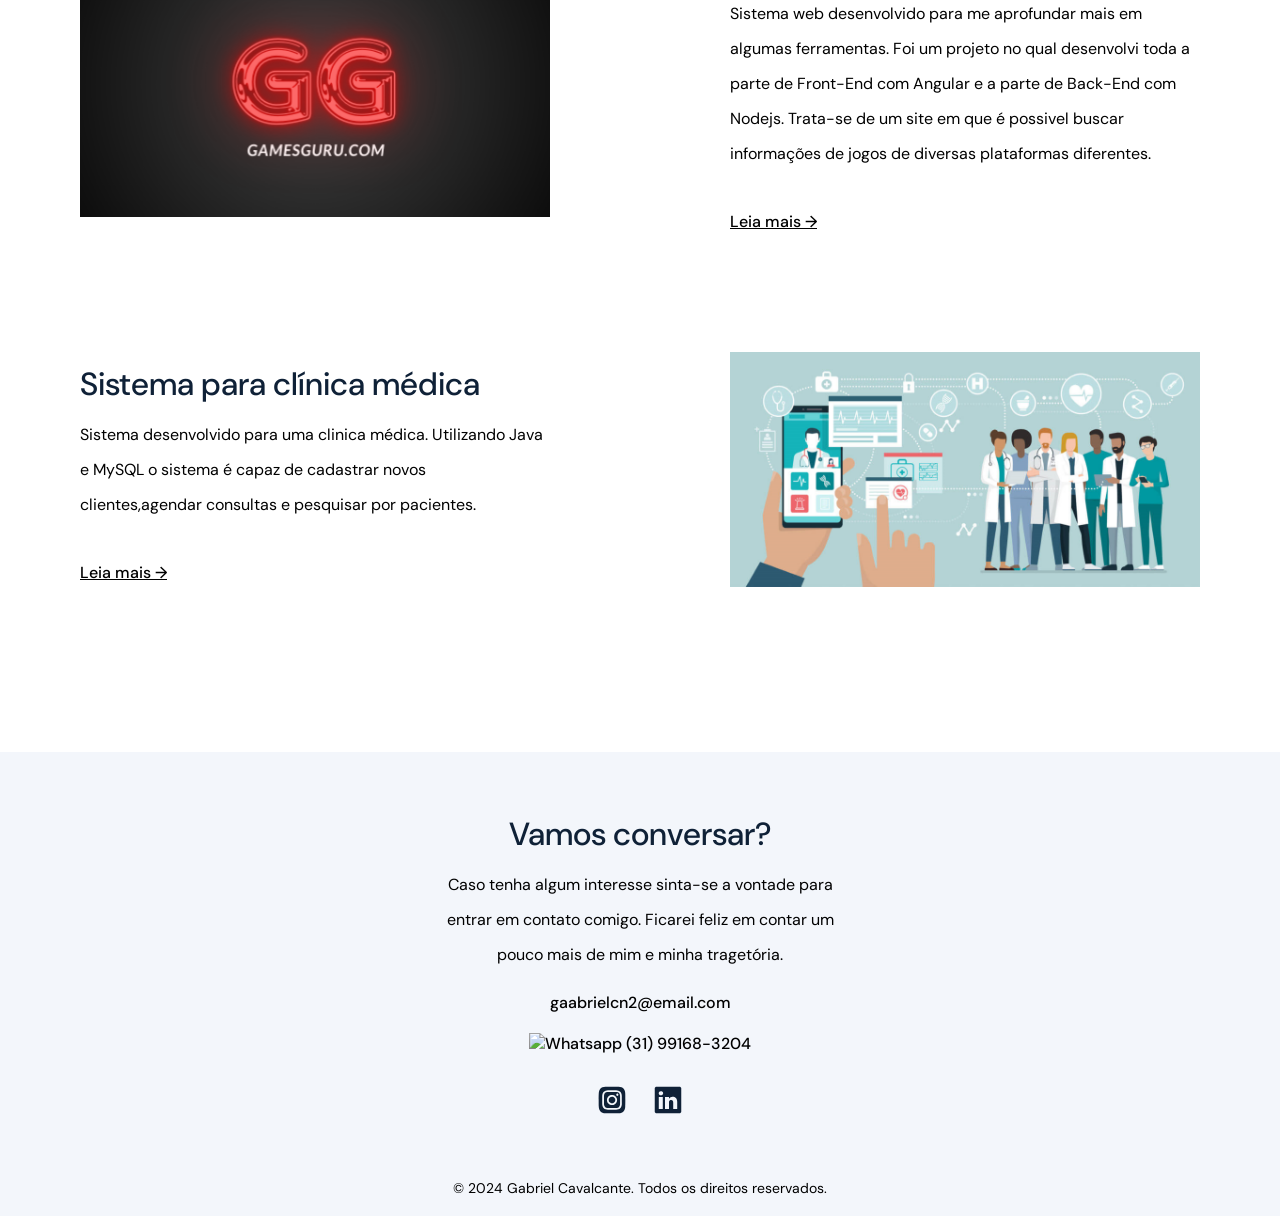
==== commit 7aea70f2: "corrigindo link git" ====
--- a/index.html
+++ b/index.html
@@ -173,7 +173,7 @@
               Sistema web desenvolvido para impulsionar os negocios de Hortifruti com a venda de produdos online. Nesse projeto eu fiz um Front-End mais basico e
               dei mais atençao para o Back. Foi meu primeiro projeto para me aprofundar e conhecer mais sobre o Spring Boot.
             </p>
-            <a href="#">Leia mais &rarr;</a>
+            <a href="https://github.com/gaabrielcn/hortifruti-delivery" target="_blank">Leia mais &rarr;</a>
           </div>
         </li>
         <li>
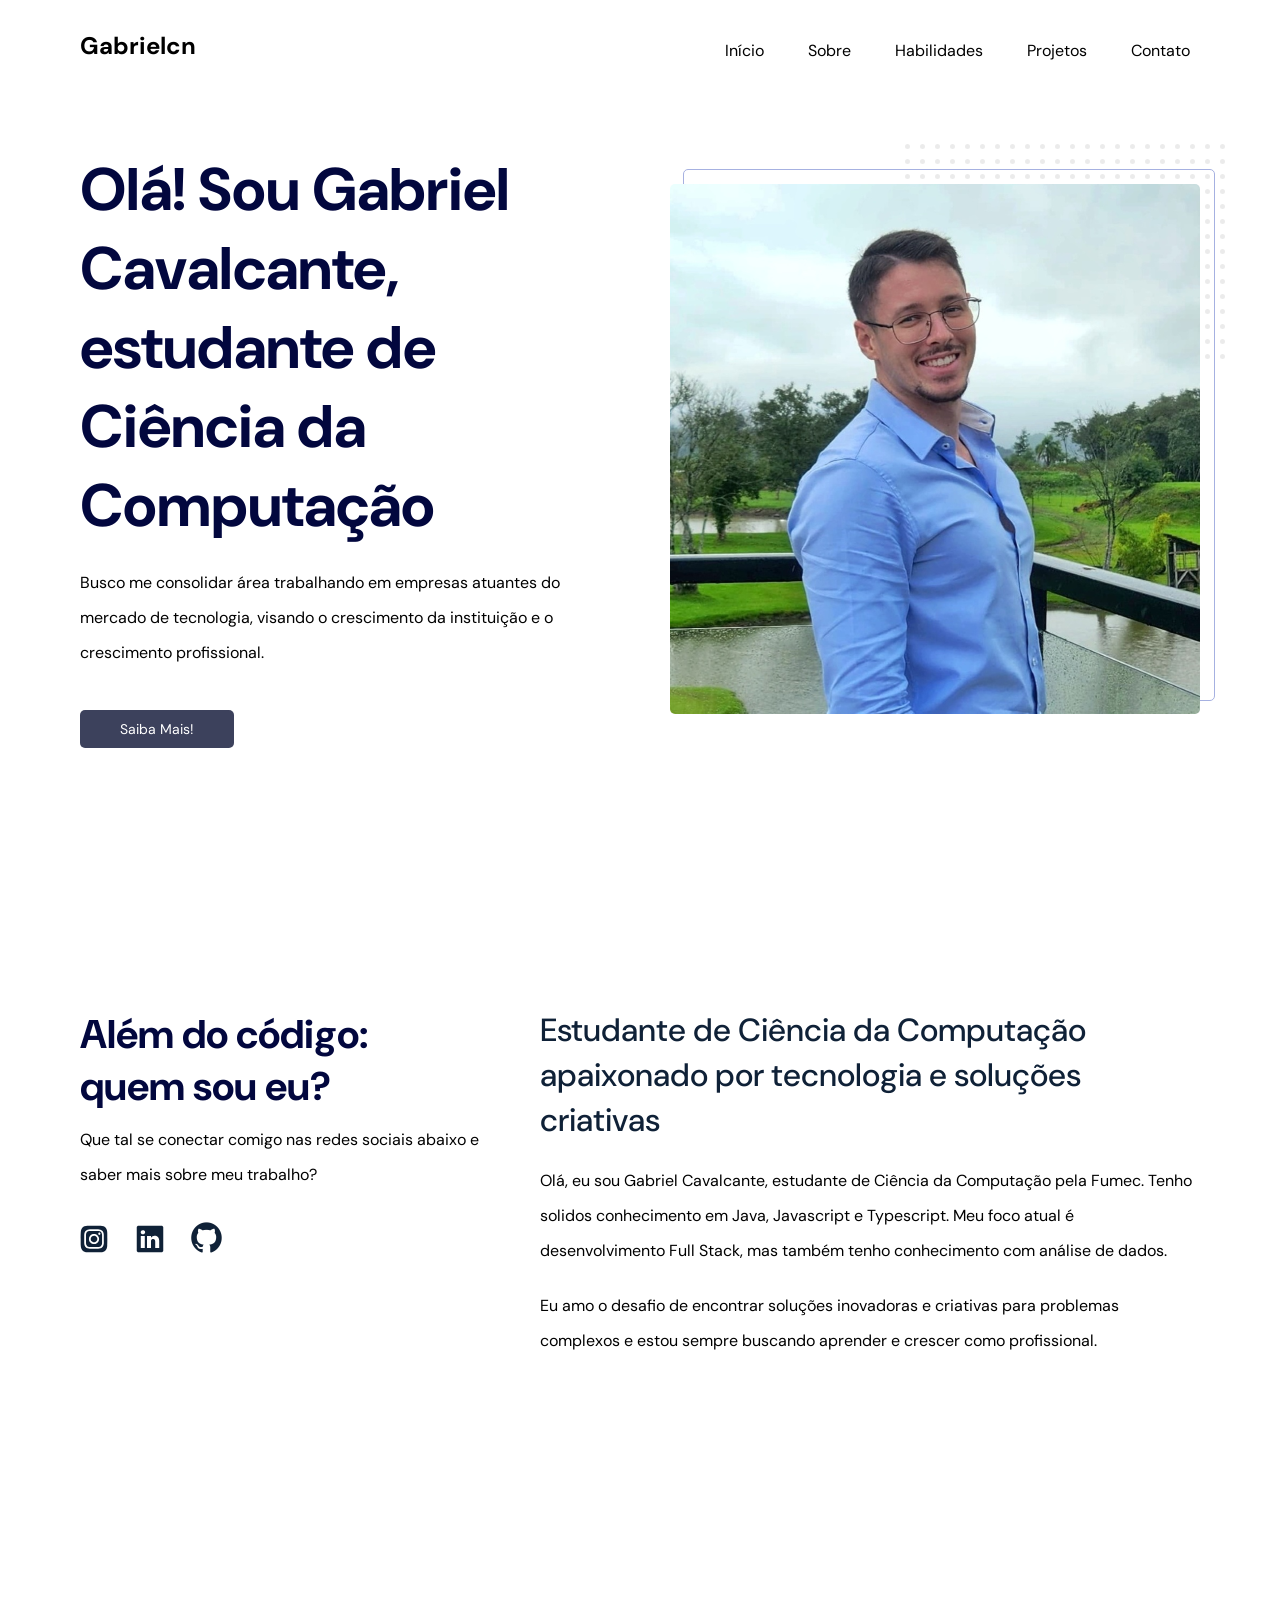
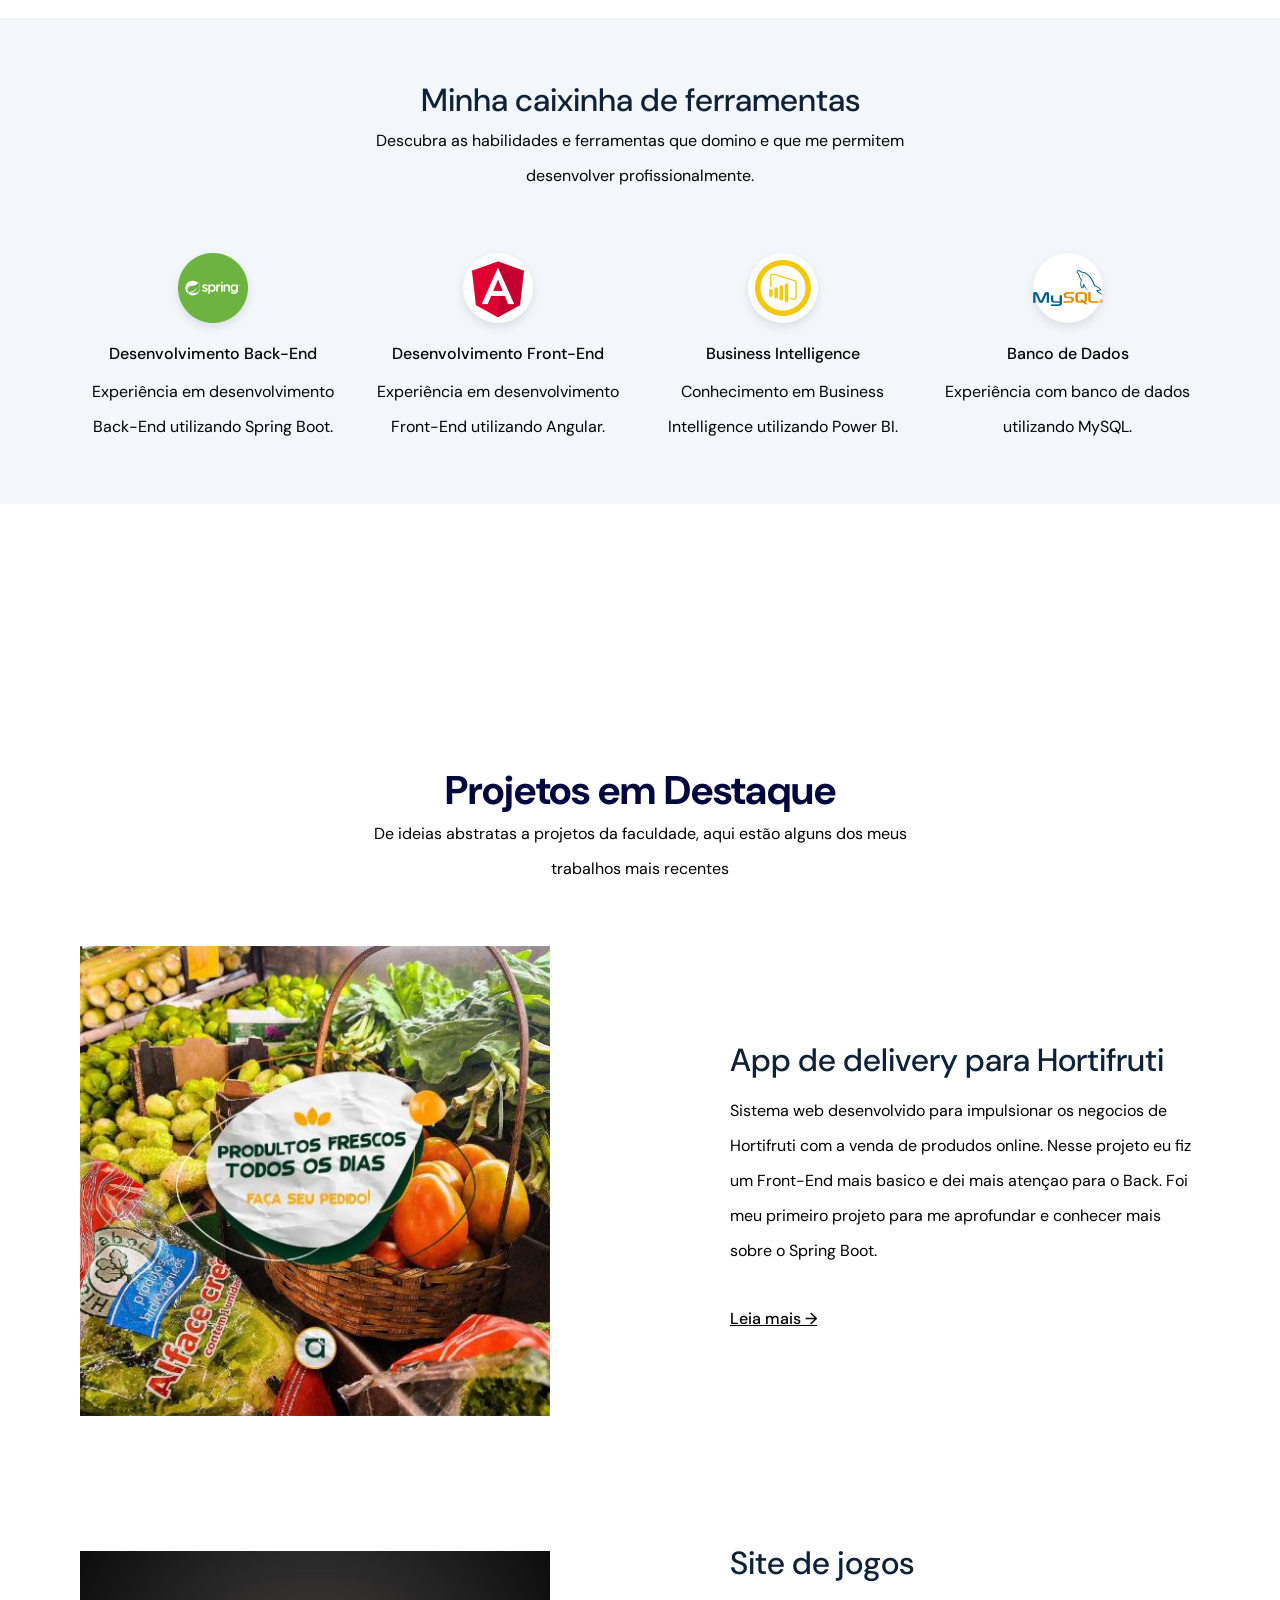
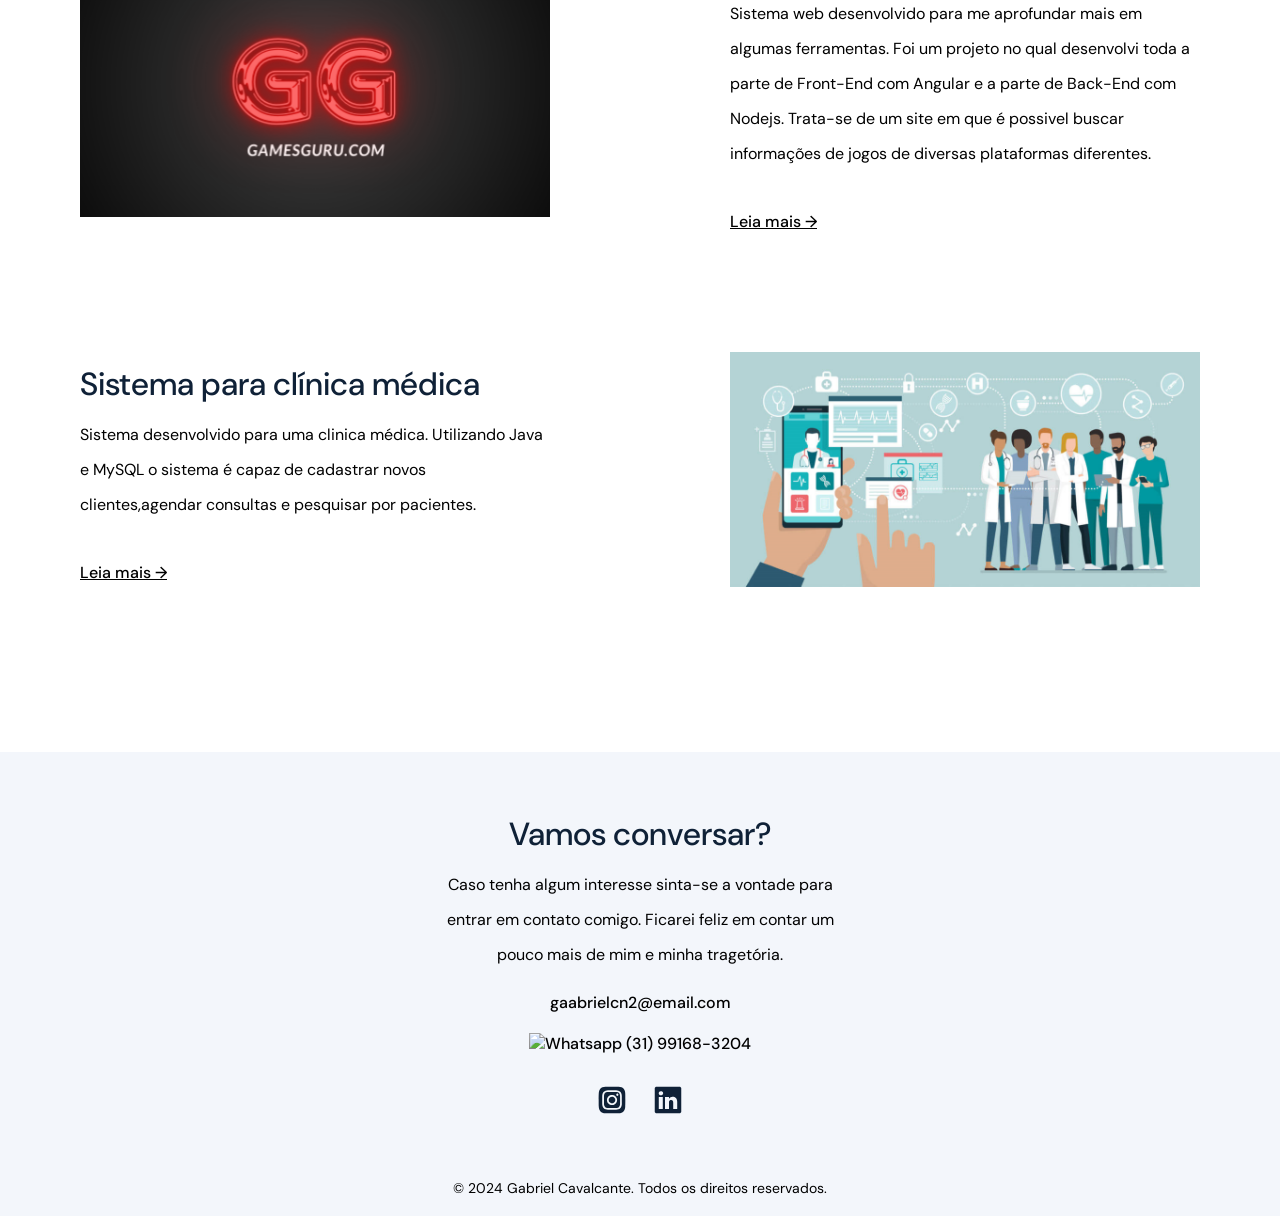
==== commit 66c16eb8: "Mudando bio" ====
--- a/index.html
+++ b/index.html
@@ -91,8 +91,8 @@
           Estudante de Ciência da Computação apaixonado por tecnologia e soluções criativas
         </h3>
         <p>
-          Olá, eu sou Gabriel Cavalcante. Atualmente tenho uma grande afinidade com Java voltado para o Back-end. Entretanto
-          já trabalhei muito com Javascript e Typescrypt para Front-end. 
+          Olá, eu sou Gabriel Cavalcante, estudante de Ciência da Computação pela Fumec. Tenho solidos conhecimento em Java, Javascript
+          e Typescript. Meu foco atual é desenvolvimento Full Stack, mas também tenho conhecimento com análise de dados.
         </p>
         <p>
           Eu amo o desafio de encontrar soluções inovadoras e criativas para
